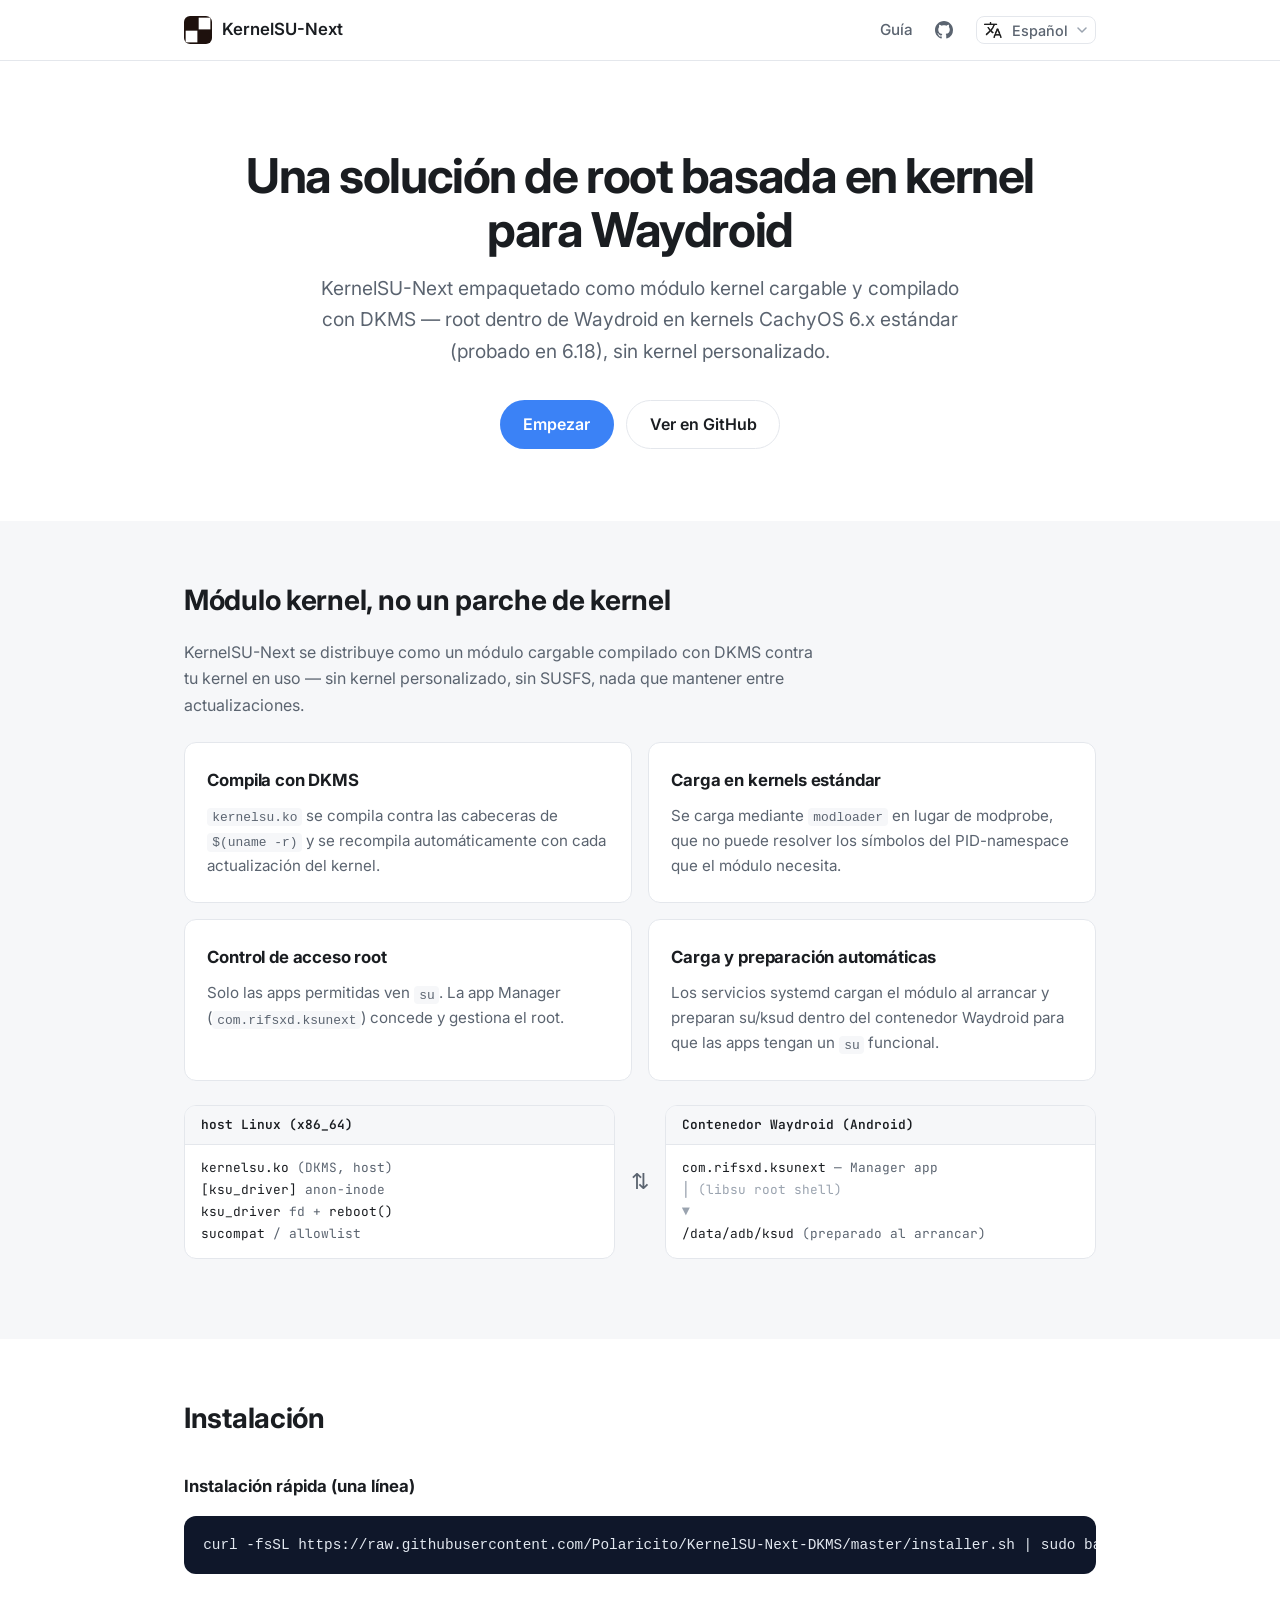
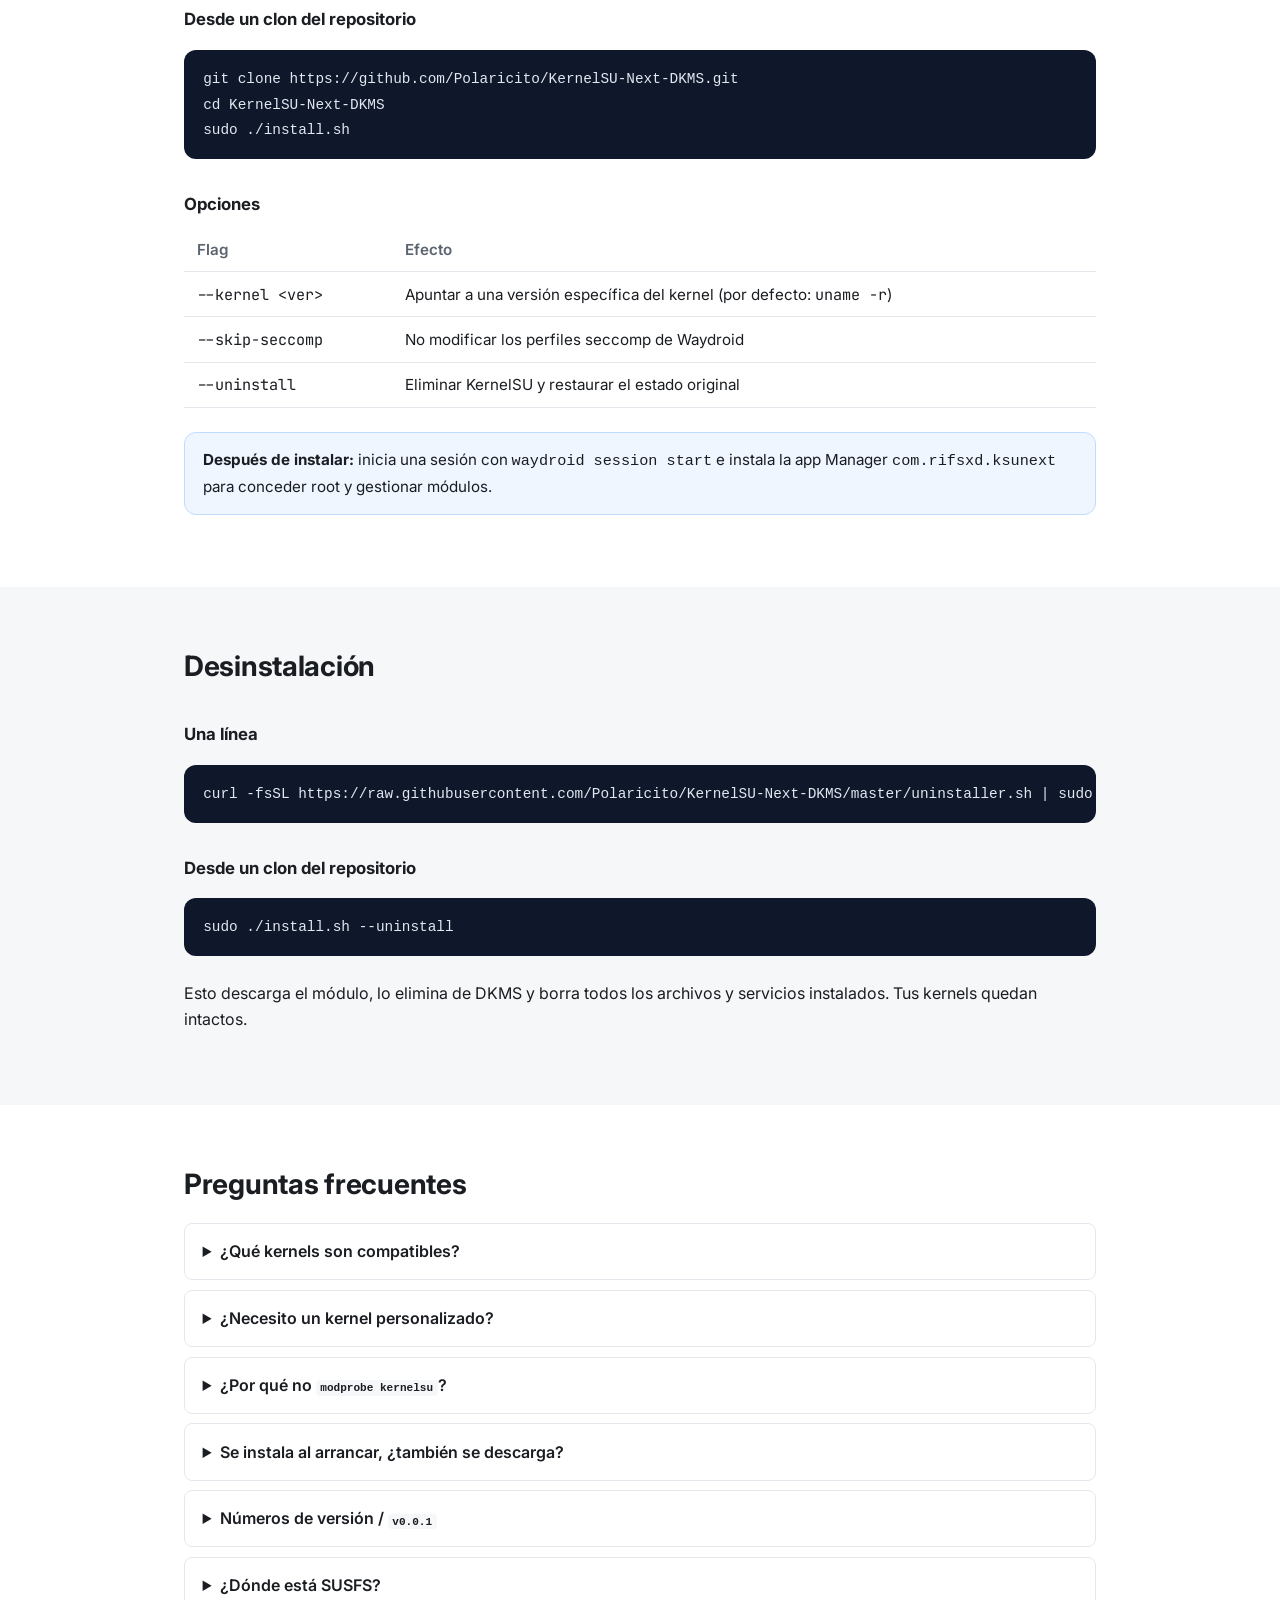
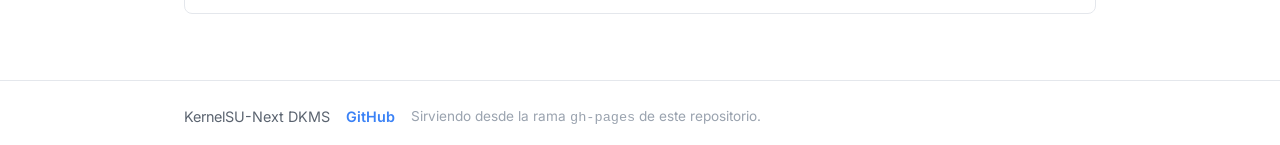
==== index.es.html @ a5111679 "site: replace ascii diagram with css boxes" ====
<!DOCTYPE html>
<html lang="es">
<head>
<meta charset="UTF-8">
<meta name="viewport" content="width=device-width, initial-scale=1.0">
<title>KernelSU-Next DKMS — Una solución de root basada en kernel para Waydroid</title>
<meta name="description" content="KernelSU-Next como módulo kernel cargable (DKMS) para ejecutar root dentro de Waydroid en CachyOS y otros hosts Linux x86_64.">
<link rel="icon" type="image/png" href="logo.png">
<link rel="apple-touch-icon" href="logo.png">
<link rel="stylesheet" href="style.css?v=5">
<link rel="preconnect" href="https://fonts.googleapis.com">
<link rel="preconnect" href="https://fonts.gstatic.com" crossorigin>
<link href="https://fonts.googleapis.com/css2?family=Inter:wght@400;500;600;700&family=JetBrains+Mono:wght@400;600&display=swap" rel="stylesheet">
</head>
<body>

<header>
  <div class="wrap header-inner">
    <a class="brand" href="#top">
      <img class="logo" src="logo.png" alt="KernelSU">
      <span class="brand-name">KernelSU-Next</span>
    </a>
    <nav>
      <a href="#install">Guía</a>
      <a href="https://github.com/Polaricito/KernelSU-Next-DKMS" aria-label="GitHub">
        <svg class="gh-icon" viewBox="0 0 16 16" width="18" height="18" fill="currentColor" aria-hidden="true">
          <path d="M8 0C3.58 0 0 3.58 0 8c0 3.54 2.29 6.53 5.47 7.59.4.07.55-.17.55-.38 0-.19-.01-.82-.01-1.49-2.01.37-2.53-.49-2.69-.94-.09-.23-.48-.94-.82-1.13-.28-.15-.68-.52-.01-.53.63-.01 1.08.58 1.23.82.72 1.21 1.87.87 2.33.66.07-.52.28-.87.51-1.07-1.78-.2-3.64-.89-3.64-3.95 0-.87.31-1.59.82-2.15-.08-.2-.36-1.02.08-2.12 0 0 .67-.21 2.2.82.64-.18 1.32-.27 2-.27s1.36.09 2 .27c1.53-1.04 2.2-.82 2.2-.82.44 1.1.16 1.92.08 2.12.51.56.82 1.27.82 2.15 0 3.07-1.87 3.75-3.65 3.95.29.25.54.73.54 1.48 0 1.07-.01 1.93-.01 2.2 0 .21.15.46.55.38A8.01 8.01 0 0 0 16 8c0-4.42-3.58-8-8-8Z"/>
        </svg>
      </a>
      <span class="lang-wrap">
        <img class="lang-icon" src="translate.png" alt="" width="18" height="16">
        <select class="lang" onchange="location.href = this.value" aria-label="Idioma">
          <option value="index.html">English</option>
          <option value="index.es.html" selected>Español</option>
        </select>
      </span>
    </nav>
  </div>
</header>

<section id="top" class="hero">
  <div class="wrap hero-inner">
    <h1>Una solución de root basada en kernel para Waydroid</h1>
    <p class="lead">
      KernelSU-Next empaquetado como módulo kernel cargable y compilado con DKMS —
      root dentro de Waydroid en kernels CachyOS 6.x estándar (probado en 6.18), sin kernel personalizado.
    </p>
    <div class="cta">
      <a class="btn btn-primary" href="#install">Empezar</a>
      <a class="btn btn-secondary" href="https://github.com/Polaricito/KernelSU-Next-DKMS">Ver en GitHub</a>
    </div>
  </div>
</section>

<section id="how" class="section alt">
  <div class="wrap">
    <h2>Módulo kernel, no un parche de kernel</h2>
    <p class="section-intro">
      KernelSU-Next se distribuye como un módulo cargable compilado con DKMS contra tu
      kernel en uso — sin kernel personalizado, sin SUSFS, nada que mantener entre actualizaciones.
    </p>
    <div class="grid">
      <div class="card">
        <h3>Compila con DKMS</h3>
        <p><code>kernelsu.ko</code> se compila contra las cabeceras de <code>$(uname -r)</code> y se recompila automáticamente con cada actualización del kernel.</p>
      </div>
      <div class="card">
        <h3>Carga en kernels estándar</h3>
        <p>Se carga mediante <code>modloader</code> en lugar de modprobe, que no puede resolver los símbolos del PID-namespace que el módulo necesita.</p>
      </div>
      <div class="card">
        <h3>Control de acceso root</h3>
        <p>Solo las apps permitidas ven <code>su</code>. La app Manager (<code>com.rifsxd.ksunext</code>) concede y gestiona el root.</p>
      </div>
      <div class="card">
        <h3>Carga y preparación automáticas</h3>
        <p>Los servicios systemd cargan el módulo al arrancar y preparan su/ksud dentro del contenedor Waydroid para que las apps tengan un <code>su</code> funcional.</p>
      </div>
    </div>

    <div class="diagram">
      <div class="dbox">
        <div class="dbox-title">host Linux (x86_64)</div>
        <ul class="dbox-list">
          <li><code>kernelsu.ko</code> (DKMS, host)</li>
          <li><code>[ksu_driver]</code> anon-inode</li>
          <li><code>ksu_driver</code> fd + <code>reboot()</code></li>
          <li><code>sucompat</code> / allowlist</li>
        </ul>
      </div>
      <div class="diagram-arrow">⇅</div>
      <div class="dbox">
        <div class="dbox-title">Contenedor Waydroid (Android)</div>
        <ul class="dbox-list">
          <li><code>com.rifsxd.ksunext</code> &mdash; Manager app</li>
          <li><span class="tree">&#9474; (libsu root shell)</span></li>
          <li><span class="tree">&#9660;</span></li>
          <li><code>/data/adb/ksud</code> (preparado al arrancar)</li>
        </ul>
      </div>
    </div>
  </div>
</section>

<section id="install" class="section">
  <div class="wrap">
    <h2>Instalación</h2>

    <h3 class="sub">Instalación rápida (una línea)</h3>
    <pre class="code"><code>curl -fsSL https://raw.githubusercontent.com/Polaricito/KernelSU-Next-DKMS/master/installer.sh | sudo bash</code></pre>

    <h3 class="sub">Desde un clon del repositorio</h3>
    <pre class="code"><code>git clone https://github.com/Polaricito/KernelSU-Next-DKMS.git
cd KernelSU-Next-DKMS
sudo ./install.sh</code></pre>

    <h3 class="sub">Opciones</h3>
    <table>
      <tr><th>Flag</th><th>Efecto</th></tr>
      <tr><td><code>--kernel &lt;ver&gt;</code></td><td>Apuntar a una versión específica del kernel (por defecto: <code>uname -r</code>)</td></tr>
      <tr><td><code>--skip-seccomp</code></td><td>No modificar los perfiles seccomp de Waydroid</td></tr>
      <tr><td><code>--uninstall</code></td><td>Eliminar KernelSU y restaurar el estado original</td></tr>
    </table>

    <div class="note">
      <strong>Después de instalar:</strong> inicia una sesión con <code>waydroid session start</code> e instala la
      app Manager <code>com.rifsxd.ksunext</code> para conceder root y gestionar módulos.
    </div>
  </div>
</section>

<section id="uninstall" class="section alt">
  <div class="wrap">
    <h2>Desinstalación</h2>

    <h3 class="sub">Una línea</h3>
    <pre class="code"><code>curl -fsSL https://raw.githubusercontent.com/Polaricito/KernelSU-Next-DKMS/master/uninstaller.sh | sudo bash</code></pre>

    <h3 class="sub">Desde un clon del repositorio</h3>
    <pre class="code"><code>sudo ./install.sh --uninstall</code></pre>

    <p>Esto descarga el módulo, lo elimina de DKMS y borra todos los archivos y servicios instalados. Tus kernels quedan intactos.</p>
  </div>
</section>

<section id="faq" class="section">
  <div class="wrap">
    <h2>Preguntas frecuentes</h2>

    <details>
      <summary>¿Qué kernels son compatibles?</summary>
      <p>Solo 6.x. KernelSU-Next upstream lista 6.6 como el kernel máximo soportado oficialmente, pero esta compilación DKMS está probada en versiones 6.x más nuevas (6.18), así que el límite no se aplica aquí.</p>
    </details>

    <details>
      <summary>¿Necesito un kernel personalizado?</summary>
      <p>No. Se compila como módulo contra tu kernel estándar (CachyOS stable o LTS funcionan bien).</p>
    </details>

    <details>
      <summary>¿Por qué no <code>modprobe kernelsu</code>?</summary>
      <p>modprobe falla con <code>Unknown symbol change_pid</code>, porque el módulo necesita símbolos de espacios de nombres PID que modprobe no puede resolver fuera de Android. <code>load-kernelsu</code> usa <code>modloader</code> y lo resuelve.</p>
    </details>

    <details>
      <summary>Se instala al arrancar, ¿también se descarga?</summary>
      <p><code>kernelsu-autload.service</code> carga el módulo al arrancar. Desinstalar elimina el servicio para que deje de cargarse automáticamente.</p>
    </details>

    <details>
      <summary>Números de versión / <code>v0.0.1</code></summary>
      <p>El módulo informa <code>KSU_VERSION = 30000 + commits</code>. Si el Manager muestra una versión muy baja, asegúrate de que DKMS recibió <code>KSU_GIT_VERSION</code> y <code>KSU_GIT_TAG</code> (el instalador lo hace automáticamente).</p>
    </details>

    <details>
      <summary>¿Dónde está SUSFS?</summary>
      <p>Eliminado. Esto es KernelSU-Next deliberadamente vanilla para un root estable y simple en kernels sin parchear.</p>
    </details>
  </div>
</section>

<footer>
  <div class="wrap">
    <span>KernelSU-Next DKMS</span>
    <a href="https://github.com/Polaricito/KernelSU-Next-DKMS">GitHub</a>
    <span class="dim">Sirviendo desde la rama <code>gh-pages</code> de este repositorio.</span>
  </div>
</footer>

</body>
</html>
---- style.css ----
:root {
  --bg: #ffffff;
  --bg-alt: #f6f7f9;
  --text: #1a1d21;
  --muted: #5b6470;
  --accent: #3b82f6;
  --accent-dark: #2563eb;
  --accent-soft: #eff6ff;
  --accent-border: #bfdbfe;
  --code-bg: #0f172a;
  --code-fg: #e2e8f0;
  --border: #e4e7ec;
  --dim: #9aa3af;
  --header-bg: rgba(255, 255, 255, 0.85);
  --radius: 12px;
  --mono: "JetBrains Mono", ui-monospace, SFMono-Regular, Menlo, monospace;
  --sans: "Inter", -apple-system, BlinkMacSystemFont, "Segoe UI", Roboto, sans-serif;
}

@media (prefers-color-scheme: dark) {
  :root {
    --bg: #0d1117;
    --bg-alt: #161b22;
    --text: #e6edf3;
    --muted: #9aa3af;
    --accent: #58a6ff;
    --accent-dark: #388bfd;
    --accent-soft: #11273f;
    --accent-border: #1f4d78;
    --code-bg: #010409;
    --code-fg: #c9d1d9;
    --border: #30363d;
    --dim: #6e7681;
    --header-bg: rgba(13, 17, 23, 0.85);
  }
}

* { box-sizing: border-box; }

html { scroll-behavior: smooth; }

body {
  margin: 0;
  font-family: var(--sans);
  color: var(--text);
  line-height: 1.65;
  background: var(--bg);
}

.wrap { max-width: 960px; margin: 0 auto; padding: 0 1.5rem; }

/* Header */
header {
  position: sticky;
  top: 0;
  z-index: 10;
  background: var(--header-bg);
  backdrop-filter: saturate(180%) blur(10px);
  border-bottom: 1px solid var(--border);
}
.header-inner {
  display: flex;
  align-items: center;
  justify-content: space-between;
  height: 60px;
}
.brand {
  display: flex;
  align-items: center;
  gap: 0.6rem;
  text-decoration: none;
  color: var(--text);
  font-weight: 600;
  font-size: 1.05rem;
}
.logo {
  width: 28px;
  height: 28px;
  border-radius: 6px;
  display: block;
}
nav { display: flex; align-items: center; gap: 1.4rem; }
nav a {
  text-decoration: none;
  color: var(--muted);
  font-size: 0.95rem;
  font-weight: 500;
  display: inline-flex;
  align-items: center;
}
nav a:hover { color: var(--accent); }
.gh-icon { display: block; }
.lang {
  appearance: none;
  -webkit-appearance: none;
  font-family: var(--sans);
  font-size: 0.9rem;
  font-weight: 500;
  color: var(--muted);
  background: var(--bg);
  border: 1px solid var(--border);
  border-radius: 8px;
  padding: 0.3rem 1.7rem 0.3rem 2.2rem;
  cursor: pointer;
  background-image: url("data:image/svg+xml,%3Csvg xmlns='http://www.w3.org/2000/svg' width='10' height='6' viewBox='0 0 10 6'%3E%3Cpath d='M1 1l4 4 4-4' stroke='%239aa3af' stroke-width='1.5' fill='none' stroke-linecap='round' stroke-linejoin='round'/%3E%3C/svg%3E");
  background-repeat: no-repeat;
  background-position: right 0.5rem center;
}
.lang:hover { border-color: var(--accent); color: var(--accent); }
.lang-wrap { position: relative; display: inline-block; }
.lang-icon {
  position: absolute;
  left: 0.55rem;
  top: 50%;
  transform: translateY(-50%);
  width: 18px;
  height: 16px;
  pointer-events: none;
}
@media (prefers-color-scheme: dark) {
  .lang-icon { filter: invert(1); }
}

/* Sections */
section { padding: 3.5rem 0; }
section.alt { background: var(--bg-alt); }

h1 {
  font-size: 2.5rem;
  line-height: 1.15;
  margin: 0 0 1rem;
  letter-spacing: -0.02em;
}
h2 {
  font-size: 1.75rem;
  margin: 0 0 1rem;
  letter-spacing: -0.01em;
}
h3.sub { margin: 2rem 0 0.5rem; font-size: 1.05rem; }

.lead { font-size: 1.2rem; color: var(--muted); max-width: 640px; }

.hero { padding: 5.5rem 0 4.5rem; }
.hero-inner { text-align: center; }
.hero h1 {
  max-width: 820px;
  margin: 0 auto 1rem;
  font-size: 3rem;
  line-height: 1.12;
  letter-spacing: -0.03em;
}
.lead {
  font-size: 1.2rem;
  color: var(--muted);
  max-width: 640px;
  margin: 0 auto;
}
.cta {
  display: flex;
  gap: 0.8rem;
  justify-content: center;
  margin: 2rem auto 0;
  flex-wrap: wrap;
}
.btn {
  display: inline-flex;
  align-items: center;
  justify-content: center;
  text-decoration: none;
  font-weight: 600;
  font-size: 1rem;
  padding: 0.65rem 1.4rem;
  border: 1px solid transparent;
  border-radius: 999px;
  transition: background 0.15s ease, color 0.15s ease, border-color 0.15s ease;
}
.btn-primary {
  background: var(--accent);
  color: #fff;
}
.btn-primary:hover { background: var(--accent-dark); }
.btn-secondary {
  background: var(--bg);
  color: var(--text);
  border-color: var(--border);
}
.btn-secondary:hover { border-color: var(--accent); color: var(--accent); }

.section-intro {
  color: var(--muted);
  max-width: 640px;
  margin: 0 0 1.5rem;
}

/* Code blocks */
.code {
  background: var(--code-bg);
  color: var(--code-fg);
  font-family: var(--mono);
  font-size: 0.9rem;
  padding: 1rem 1.2rem;
  border-radius: var(--radius);
  overflow-x: auto;
  margin: 1rem 0 1.5rem;
}
.code code { white-space: pre; }

/* Diagram (host box + container box) */
.diagram {
  display: flex;
  align-items: center;
  gap: 1rem;
  margin: 1.5rem 0;
}
.dbox {
  flex: 1 1 0;
  min-width: 0;
  background: var(--bg);
  border: 1px solid var(--border);
  border-radius: var(--radius);
  overflow: hidden;
  color: var(--text);
}
.dbox-title {
  margin: 0;
  padding: 0.55rem 1rem;
  background: var(--bg-alt);
  border-bottom: 1px solid var(--border);
  font-family: var(--mono);
  font-size: 0.8rem;
  font-weight: 600;
}
.dbox-list {
  margin: 0;
  padding: 0.75rem 1rem;
  list-style: none;
  font-family: var(--mono);
  font-size: 0.8rem;
  line-height: 1.6;
}
.dbox-list li { padding: 0.05rem 0; color: var(--muted); }
.dbox-list li code { font-family: var(--mono); color: var(--text); }
.tree { color: var(--dim); }
.diagram-arrow {
  flex: 0 0 auto;
  font-size: 1.4rem;
  color: var(--muted);
  text-align: center;
}

/* Grid / cards */
.grid {
  display: grid;
  grid-template-columns: repeat(2, 1fr);
  gap: 1rem;
  margin: 1.5rem 0;
}
.card {
  background: var(--bg);
  border: 1px solid var(--border);
  border-radius: var(--radius);
  padding: 1.5rem 1.4rem;
}
.card h3 { margin: 0 0 0.5rem; font-size: 1.05rem; letter-spacing: -0.01em; }
.card p { margin: 0; font-size: 0.95rem; color: var(--muted); }
.card code { background: var(--bg-alt); padding: 0.1rem 0.3rem; border-radius: 4px; font-size: 0.85em; }

/* Table */
table {
  width: 100%;
  border-collapse: collapse;
  margin: 0.5rem 0 1.5rem;
  font-size: 0.95rem;
}
th, td { text-align: left; padding: 0.6rem 0.8rem; border-bottom: 1px solid var(--border); }
th { color: var(--muted); font-weight: 600; }
td code, .code { font-family: var(--mono); }

/* Note */
.note {
  background: var(--accent-soft);
  border: 1px solid var(--accent-border);
  border-radius: var(--radius);
  padding: 0.9rem 1.1rem;
  font-size: 0.95rem;
  margin: 1rem 0;
}

/* Details / FAQ */
details {
  border: 1px solid var(--border);
  border-radius: calc(var(--radius) - 4px);
  padding: 0.9rem 1.1rem;
  margin: 0.6rem 0;
  background: var(--bg);
}
summary { cursor: pointer; font-weight: 600; }
details p { margin: 0.75rem 0 0; color: var(--muted); }
details code { background: var(--bg-alt); padding: 0.1rem 0.3rem; border-radius: 4px; font-size: 0.85em; }

/* Footer */
footer {
  border-top: 1px solid var(--border);
  padding: 1.5rem 0;
  color: var(--muted);
  font-size: 0.9rem;
}
footer .wrap { display: flex; gap: 1rem; align-items: center; flex-wrap: wrap; }
footer a { color: var(--accent); text-decoration: none; font-weight: 600; }
.dim { font-size: 0.85rem; color: var(--dim); }

/* Mobile */
@media (max-width: 640px) {
  .brand-name { display: none; }
  .hero { padding: 3.5rem 0; }
  .hero h1 { font-size: 2.2rem; }
  .lead { font-size: 1.05rem; }
  nav { gap: 1rem; }
  nav a { font-size: 0.9rem; }
  .lang { font-size: 0.85rem; }
  .diagram { flex-direction: column; align-items: stretch; }
  .dbox { flex: none; }
  .diagram-arrow { transform: rotate(90deg); }
  .grid { grid-template-columns: 1fr; }
}
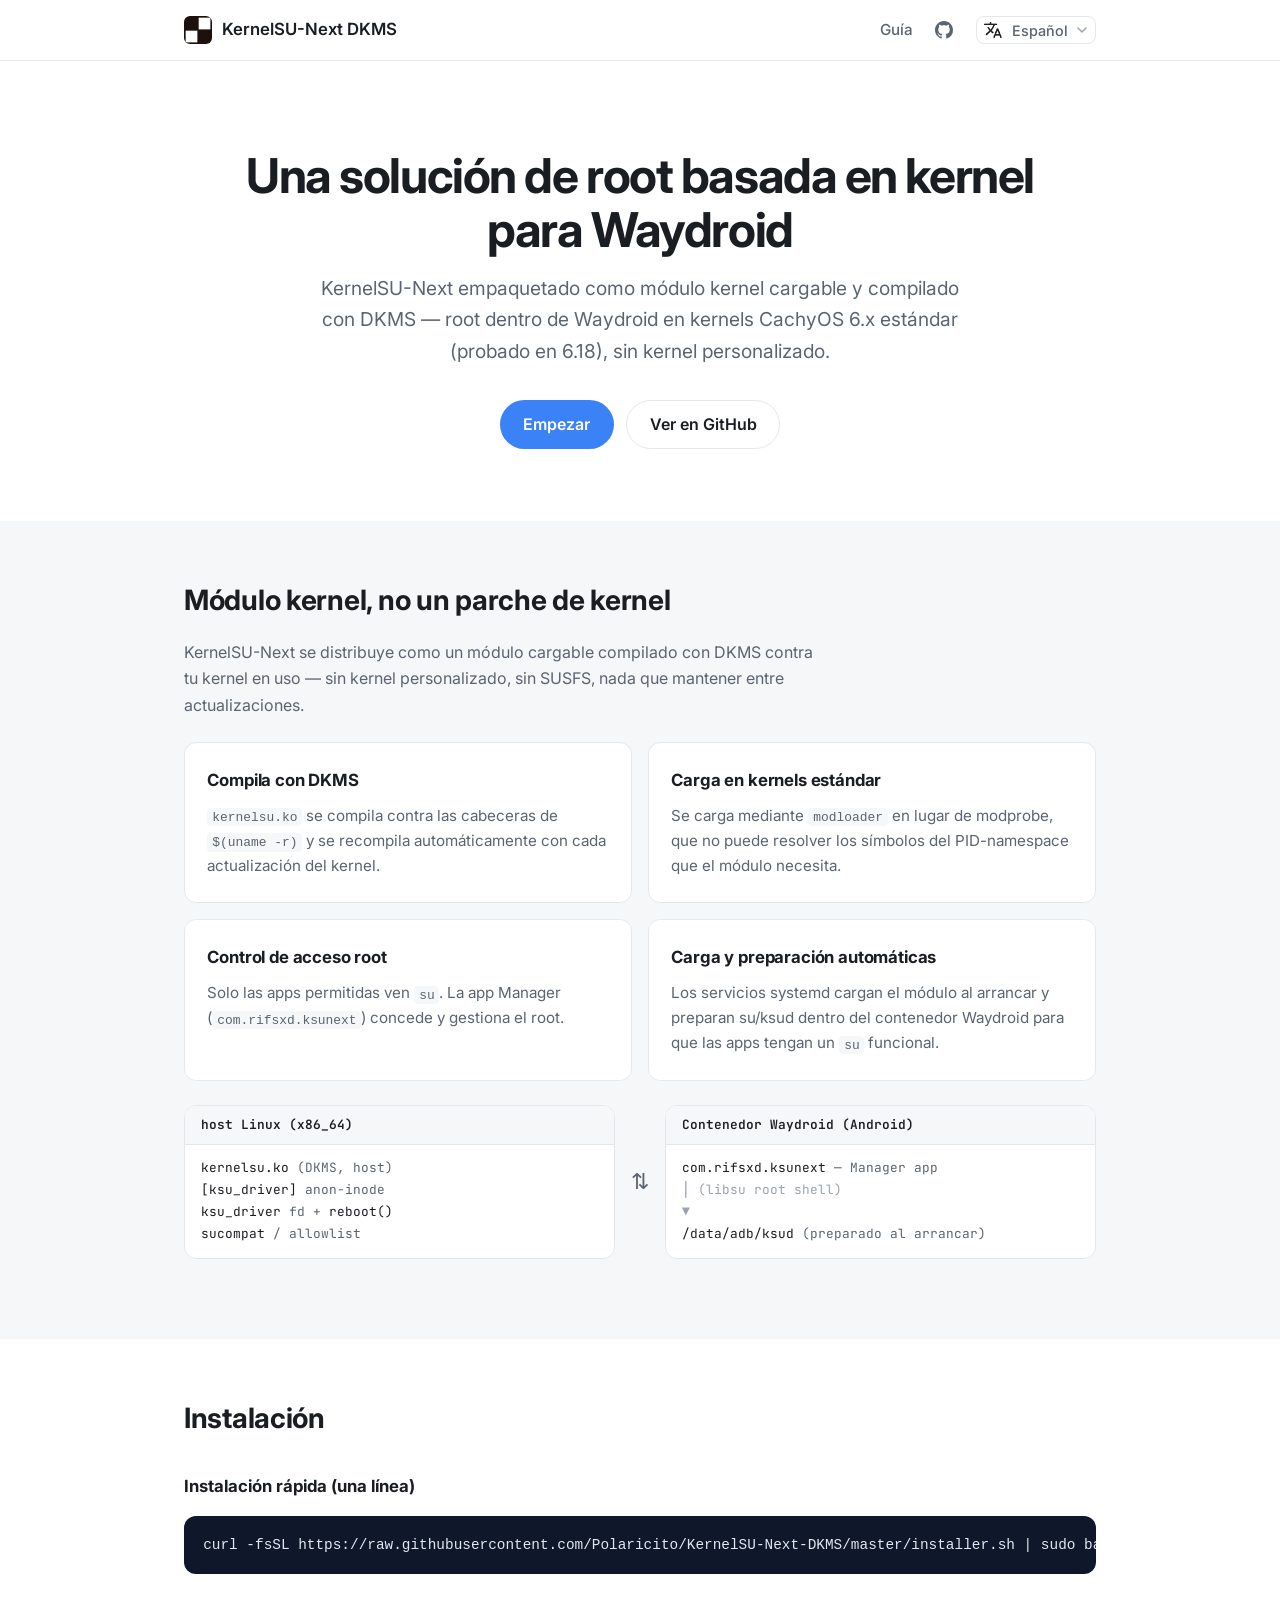
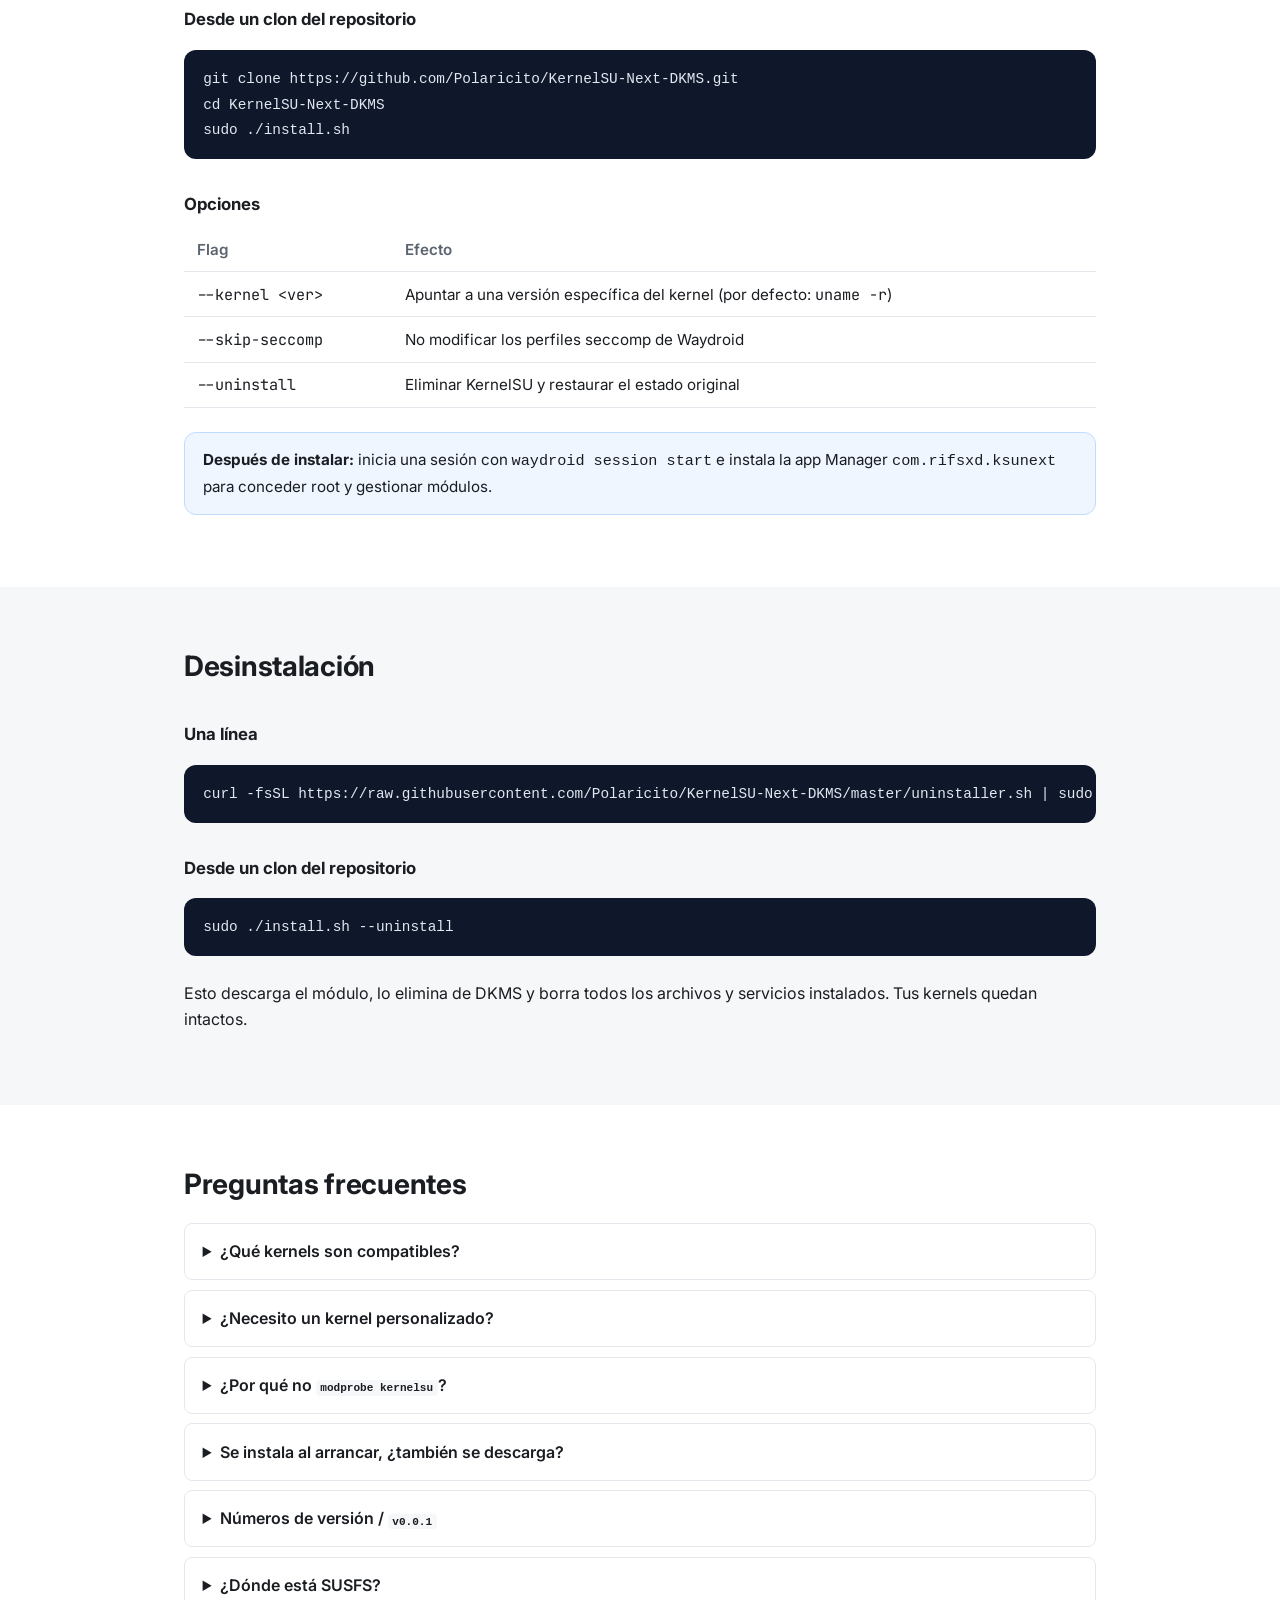
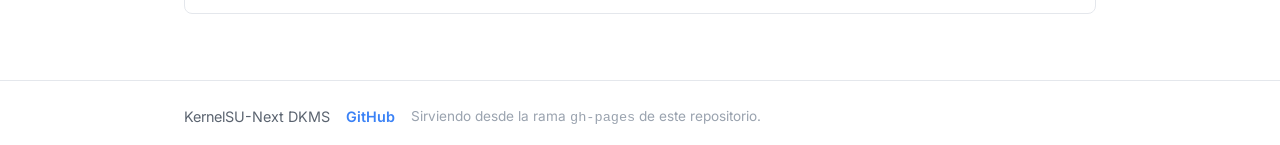
==== commit 405d14a9: "Update brand name to include 'DKMS'" ====
--- a/index.es.html
+++ b/index.es.html
@@ -18,7 +18,7 @@
   <div class="wrap header-inner">
     <a class="brand" href="#top">
       <img class="logo" src="logo.png" alt="KernelSU">
-      <span class="brand-name">KernelSU-Next</span>
+      <span class="brand-name">KernelSU-Next DKMS</span>
     </a>
     <nav>
       <a href="#install">Guía</a>
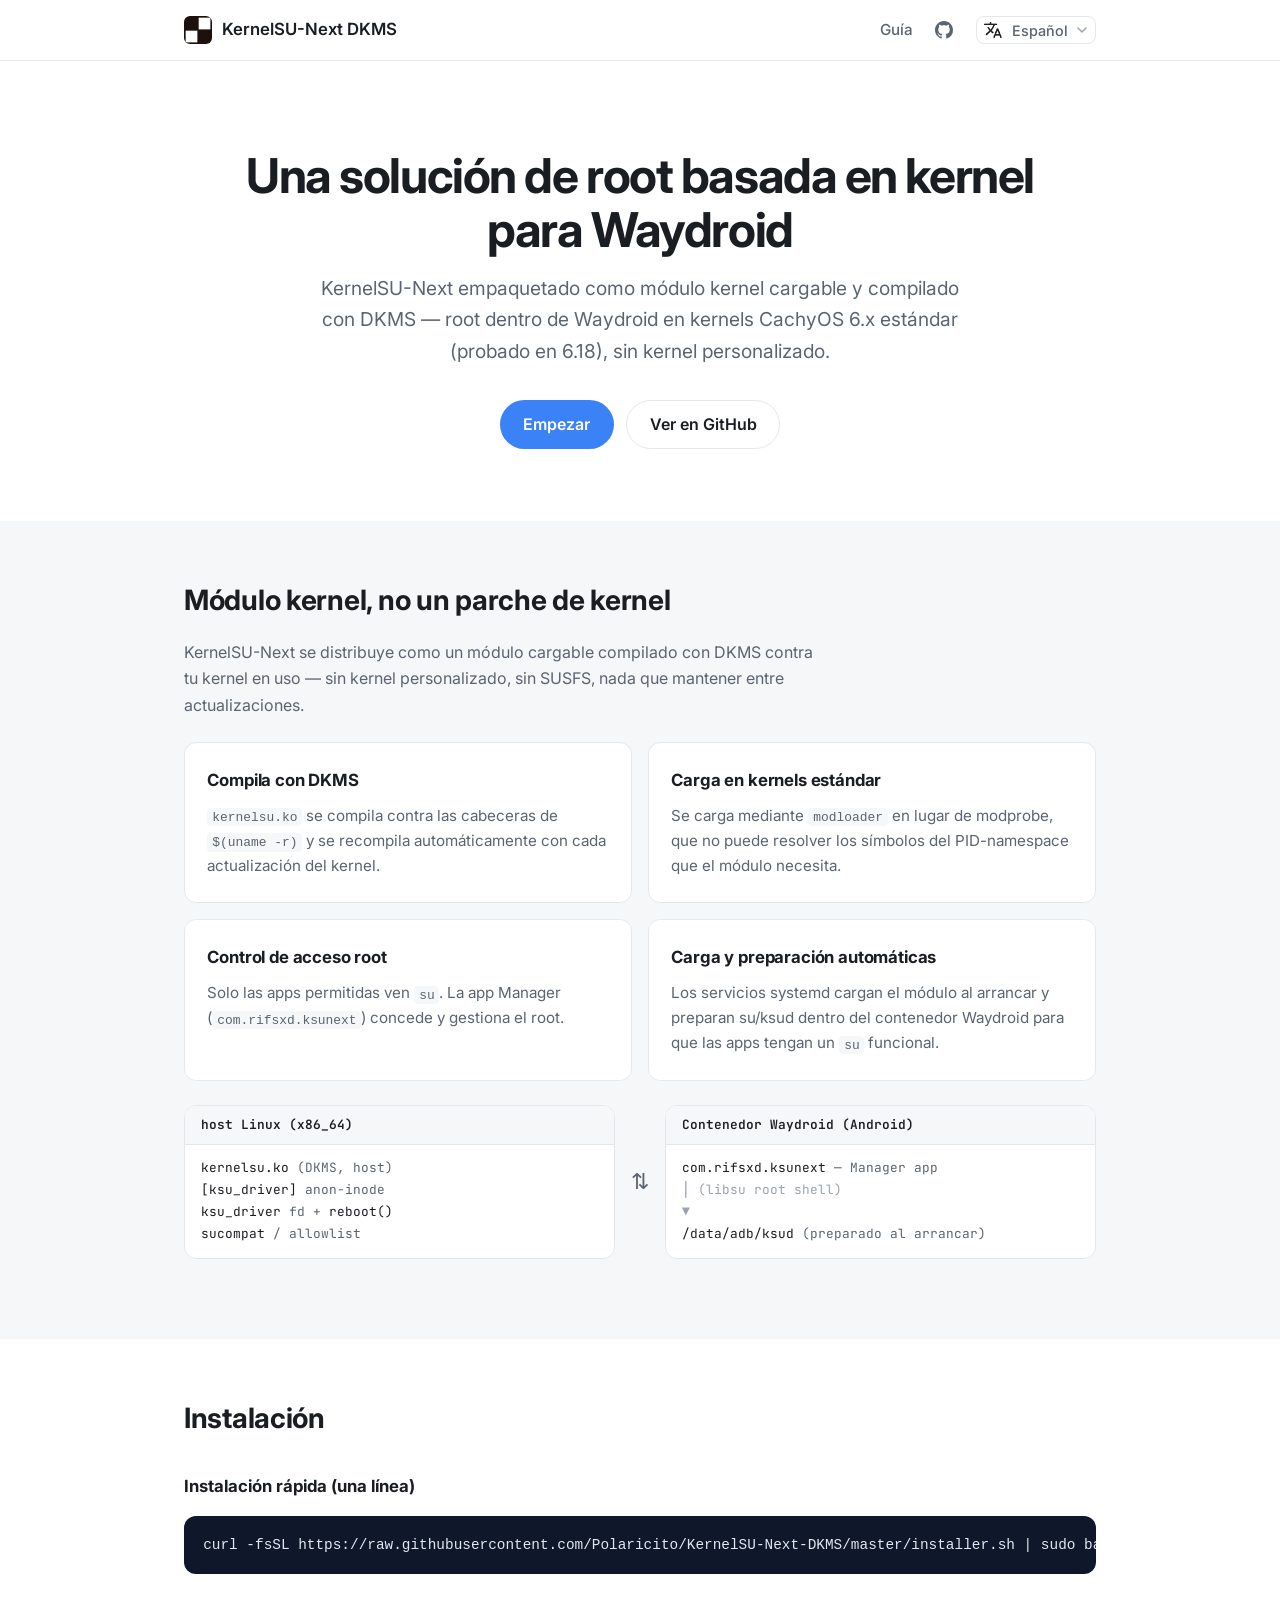
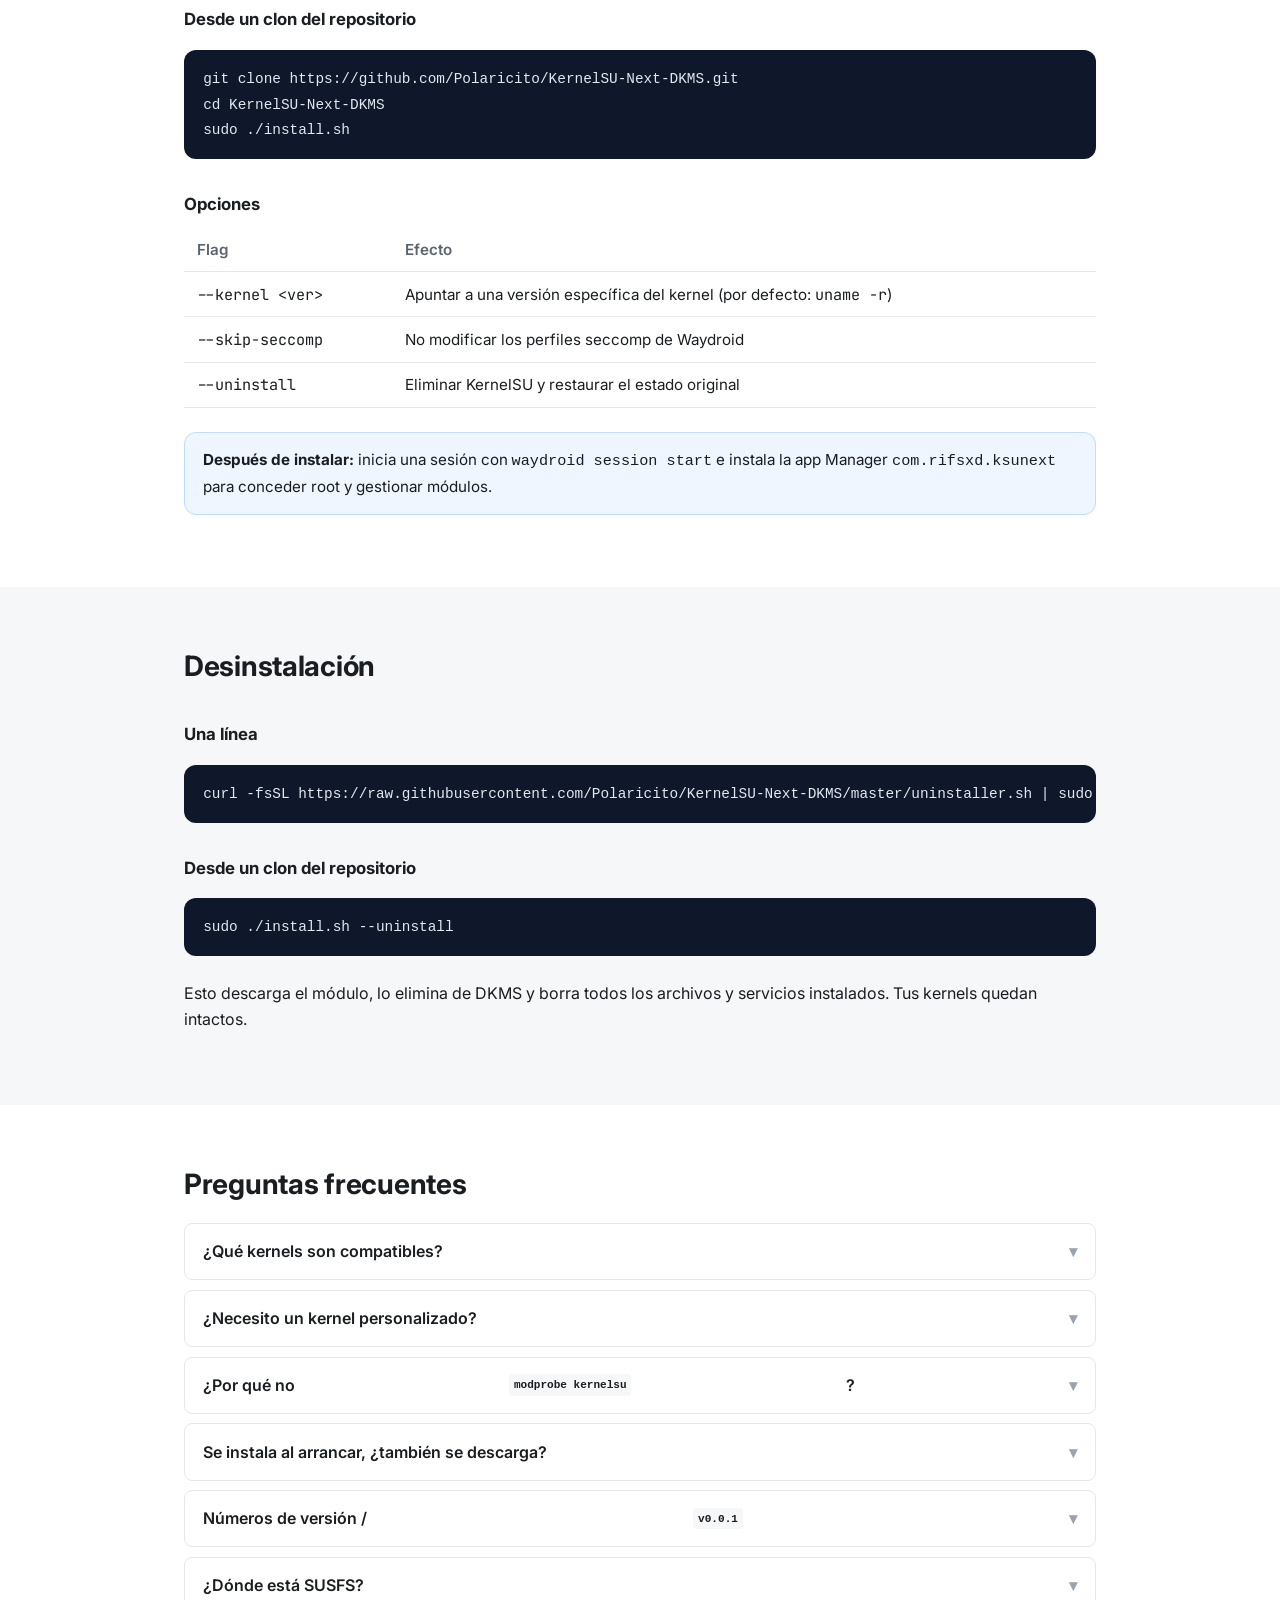
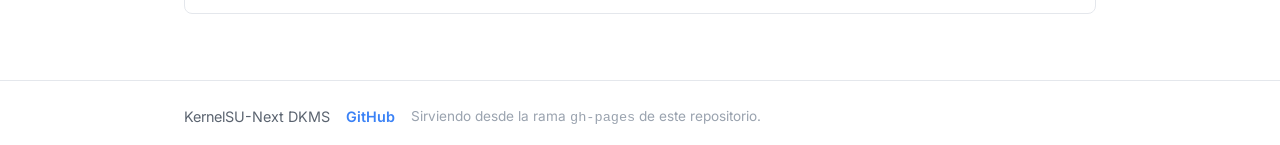
==== commit 85fa1e55: "site: add scroll reveal and hover animations" ====
--- a/index.es.html
+++ b/index.es.html
@@ -7,7 +7,7 @@
 <meta name="description" content="KernelSU-Next como módulo kernel cargable (DKMS) para ejecutar root dentro de Waydroid en CachyOS y otros hosts Linux x86_64.">
 <link rel="icon" type="image/png" href="logo.png">
 <link rel="apple-touch-icon" href="logo.png">
-<link rel="stylesheet" href="style.css?v=5">
+<link rel="stylesheet" href="style.css?v=6">
 <link rel="preconnect" href="https://fonts.googleapis.com">
 <link rel="preconnect" href="https://fonts.gstatic.com" crossorigin>
 <link href="https://fonts.googleapis.com/css2?family=Inter:wght@400;500;600;700&family=JetBrains+Mono:wght@400;600&display=swap" rel="stylesheet">
@@ -60,19 +60,19 @@
       kernel en uso — sin kernel personalizado, sin SUSFS, nada que mantener entre actualizaciones.
     </p>
     <div class="grid">
-      <div class="card">
+      <div class="card reveal">
         <h3>Compila con DKMS</h3>
         <p><code>kernelsu.ko</code> se compila contra las cabeceras de <code>$(uname -r)</code> y se recompila automáticamente con cada actualización del kernel.</p>
       </div>
-      <div class="card">
+      <div class="card reveal">
         <h3>Carga en kernels estándar</h3>
         <p>Se carga mediante <code>modloader</code> en lugar de modprobe, que no puede resolver los símbolos del PID-namespace que el módulo necesita.</p>
       </div>
-      <div class="card">
+      <div class="card reveal">
         <h3>Control de acceso root</h3>
         <p>Solo las apps permitidas ven <code>su</code>. La app Manager (<code>com.rifsxd.ksunext</code>) concede y gestiona el root.</p>
       </div>
-      <div class="card">
+      <div class="card reveal">
         <h3>Carga y preparación automáticas</h3>
         <p>Los servicios systemd cargan el módulo al arrancar y preparan su/ksud dentro del contenedor Waydroid para que las apps tengan un <code>su</code> funcional.</p>
       </div>
@@ -147,32 +147,32 @@
   <div class="wrap">
     <h2>Preguntas frecuentes</h2>
 
-    <details>
+    <details class="reveal">
       <summary>¿Qué kernels son compatibles?</summary>
       <p>Solo 6.x. KernelSU-Next upstream lista 6.6 como el kernel máximo soportado oficialmente, pero esta compilación DKMS está probada en versiones 6.x más nuevas (6.18), así que el límite no se aplica aquí.</p>
     </details>
 
-    <details>
+    <details class="reveal">
       <summary>¿Necesito un kernel personalizado?</summary>
       <p>No. Se compila como módulo contra tu kernel estándar (CachyOS stable o LTS funcionan bien).</p>
     </details>
 
-    <details>
+    <details class="reveal">
       <summary>¿Por qué no <code>modprobe kernelsu</code>?</summary>
       <p>modprobe falla con <code>Unknown symbol change_pid</code>, porque el módulo necesita símbolos de espacios de nombres PID que modprobe no puede resolver fuera de Android. <code>load-kernelsu</code> usa <code>modloader</code> y lo resuelve.</p>
     </details>
 
-    <details>
+    <details class="reveal">
       <summary>Se instala al arrancar, ¿también se descarga?</summary>
       <p><code>kernelsu-autload.service</code> carga el módulo al arrancar. Desinstalar elimina el servicio para que deje de cargarse automáticamente.</p>
     </details>
 
-    <details>
+    <details class="reveal">
       <summary>Números de versión / <code>v0.0.1</code></summary>
       <p>El módulo informa <code>KSU_VERSION = 30000 + commits</code>. Si el Manager muestra una versión muy baja, asegúrate de que DKMS recibió <code>KSU_GIT_VERSION</code> y <code>KSU_GIT_TAG</code> (el instalador lo hace automáticamente).</p>
     </details>
 
-    <details>
+    <details class="reveal">
       <summary>¿Dónde está SUSFS?</summary>
       <p>Eliminado. Esto es KernelSU-Next deliberadamente vanilla para un root estable y simple en kernels sin parchear.</p>
     </details>
@@ -187,5 +187,25 @@
   </div>
 </footer>
 
+<script>
+(function () {
+  document.documentElement.classList.add('js');
+  var els = document.querySelectorAll('.reveal, .dbox-list li');
+  if (!('IntersectionObserver' in window)) {
+    Array.prototype.forEach.call(els, function (el) { el.classList.add('show'); });
+    return;
+  }
+  var io = new IntersectionObserver(function (entries) {
+    entries.forEach(function (entry) {
+      if (entry.isIntersecting) {
+        entry.target.classList.add('show');
+        io.unobserve(entry.target);
+      }
+    });
+  }, { threshold: 0.15 });
+  Array.prototype.forEach.call(els, function (el) { io.observe(el); });
+})();
+</script>
+
 </body>
 </html>
--- a/style.css
+++ b/style.css
@@ -260,6 +260,15 @@
   border: 1px solid var(--border);
   border-radius: var(--radius);
   padding: 1.5rem 1.4rem;
+  transition: transform 0.25s ease, border-color 0.25s ease, box-shadow 0.25s ease, opacity 0.5s ease;
+}
+.card:hover {
+  transform: translateY(-4px);
+  border-color: var(--accent);
+  box-shadow: 0 10px 24px rgba(0, 0, 0, 0.10);
+}
+@media (prefers-color-scheme: dark) {
+  .card:hover { box-shadow: 0 10px 24px rgba(0, 0, 0, 0.55); }
 }
 .card h3 { margin: 0 0 0.5rem; font-size: 1.05rem; letter-spacing: -0.01em; }
 .card p { margin: 0; font-size: 0.95rem; color: var(--muted); }
@@ -293,10 +302,34 @@
   padding: 0.9rem 1.1rem;
   margin: 0.6rem 0;
   background: var(--bg);
-}
-summary { cursor: pointer; font-weight: 600; }
+  transition: border-color 0.25s ease, box-shadow 0.25s ease, opacity 0.5s ease, transform 0.5s ease;
+}
+details:hover { border-color: var(--accent); box-shadow: 0 4px 16px rgba(0, 0, 0, 0.08); }
+details[open] { border-color: var(--accent-border); }
+summary {
+  cursor: pointer;
+  font-weight: 600;
+  color: var(--text);
+  display: flex;
+  justify-content: space-between;
+  align-items: center;
+  gap: 1rem;
+}
+summary::-webkit-details-marker { display: none; }
+summary::after {
+  content: "\25BE";
+  flex: 0 0 auto;
+  color: var(--dim);
+  transition: transform 0.25s ease;
+}
+details[open] summary::after { transform: rotate(180deg); }
+details[open] p { animation: fadeUp 0.35s ease; }
 details p { margin: 0.75rem 0 0; color: var(--muted); }
 details code { background: var(--bg-alt); padding: 0.1rem 0.3rem; border-radius: 4px; font-size: 0.85em; }
+@keyframes fadeUp {
+  from { opacity: 0; transform: translateY(6px); }
+  to { opacity: 1; transform: none; }
+}
 
 /* Footer */
 footer {
@@ -308,6 +341,39 @@
 footer .wrap { display: flex; gap: 1rem; align-items: center; flex-wrap: wrap; }
 footer a { color: var(--accent); text-decoration: none; font-weight: 600; }
 .dim { font-size: 0.85rem; color: var(--dim); }
+
+/* Scroll reveal */
+.js .reveal {
+  opacity: 0;
+  transform: translateY(18px);
+  transition: opacity 0.5s ease, transform 0.5s ease, border-color 0.25s ease, box-shadow 0.25s ease;
+}
+.js .dbox-list li {
+  opacity: 0;
+  transform: translateX(-10px);
+  transition: opacity 0.5s ease, transform 0.5s ease;
+}
+.js .reveal.show,
+.js .dbox-list li.show {
+  opacity: 1;
+  transform: none;
+}
+.js .grid .card:nth-child(2),
+.js .dbox-list li:nth-child(2) { transition-delay: 0.08s; }
+.js .grid .card:nth-child(3),
+.js .dbox-list li:nth-child(3) { transition-delay: 0.16s; }
+.js .grid .card:nth-child(4),
+.js .dbox-list li:nth-child(4) { transition-delay: 0.24s; }
+.js .reveal.show,
+.js .dbox-list li.show { transition-delay: 0s; }
+@media (prefers-reduced-motion: reduce) {
+  .js .reveal,
+  .js .dbox-list li {
+    opacity: 1;
+    transform: none;
+    transition: none;
+  }
+}
 
 /* Mobile */
 @media (max-width: 640px) {
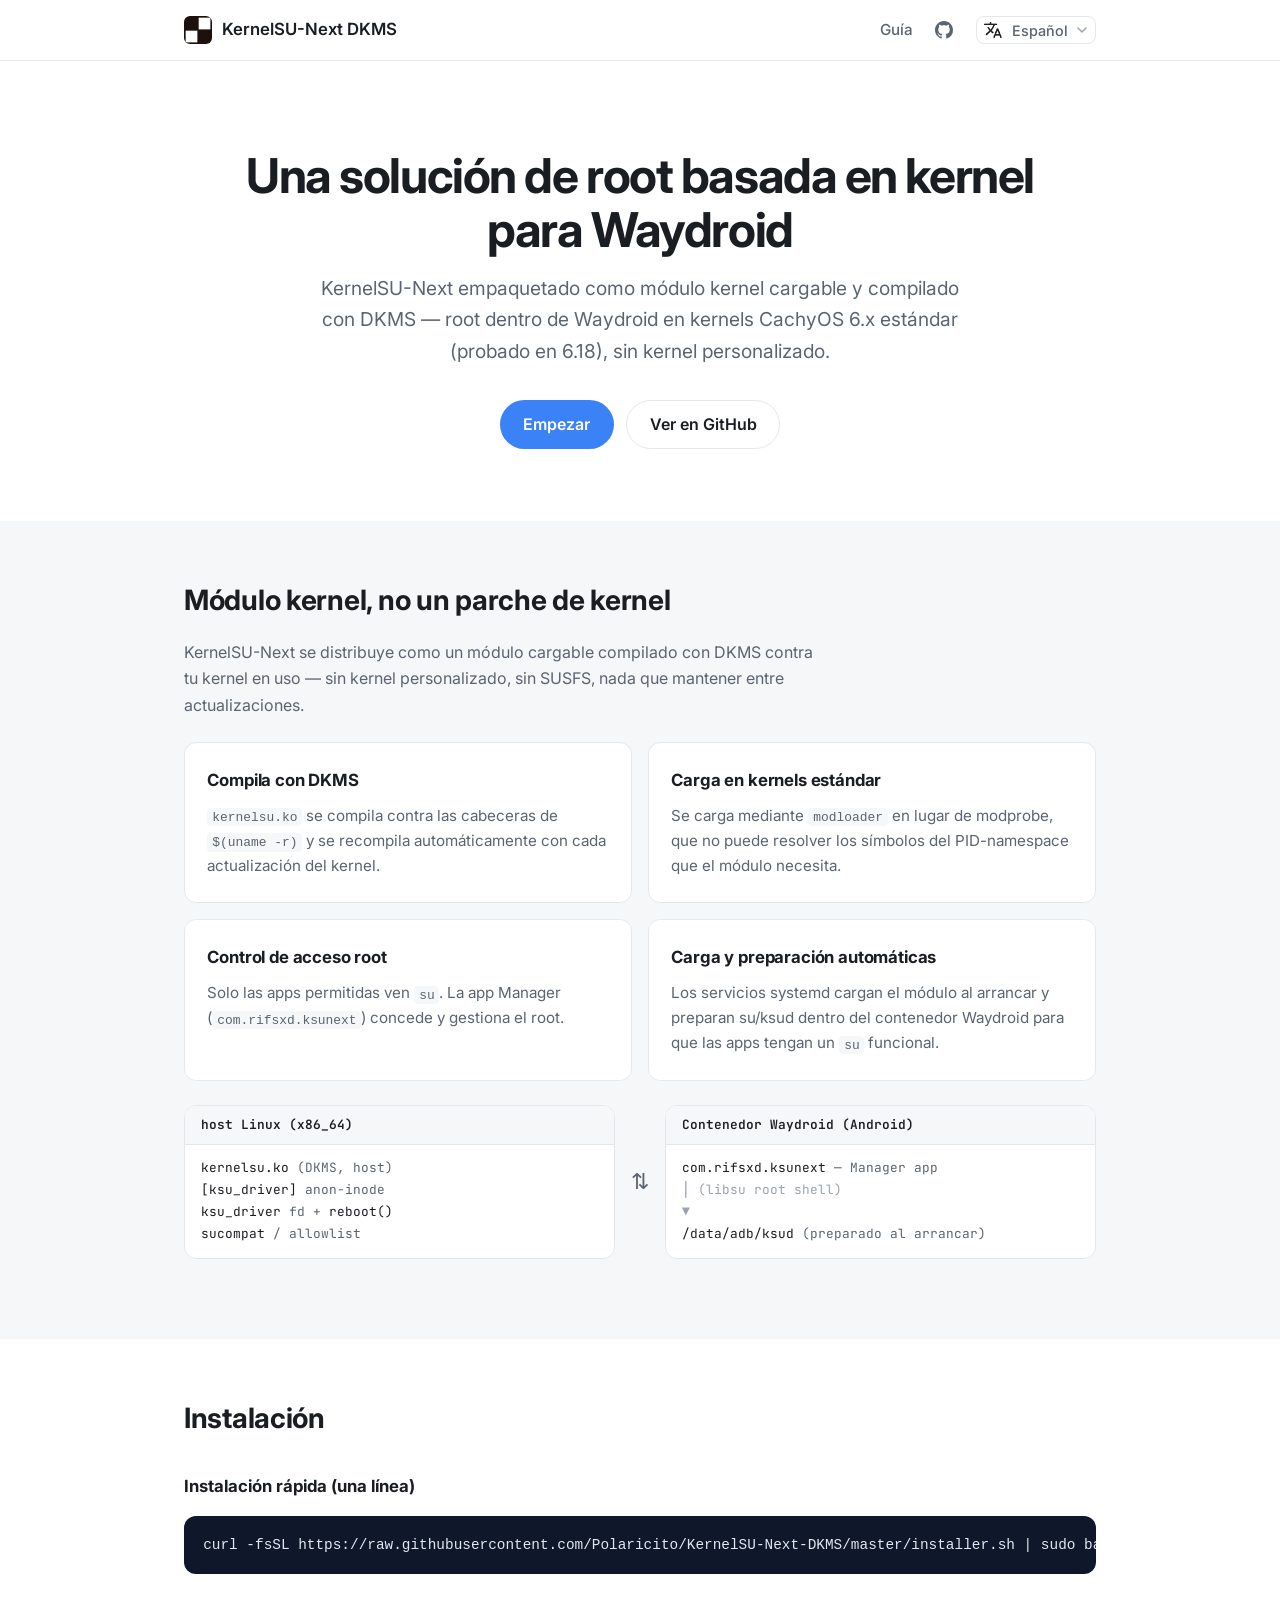
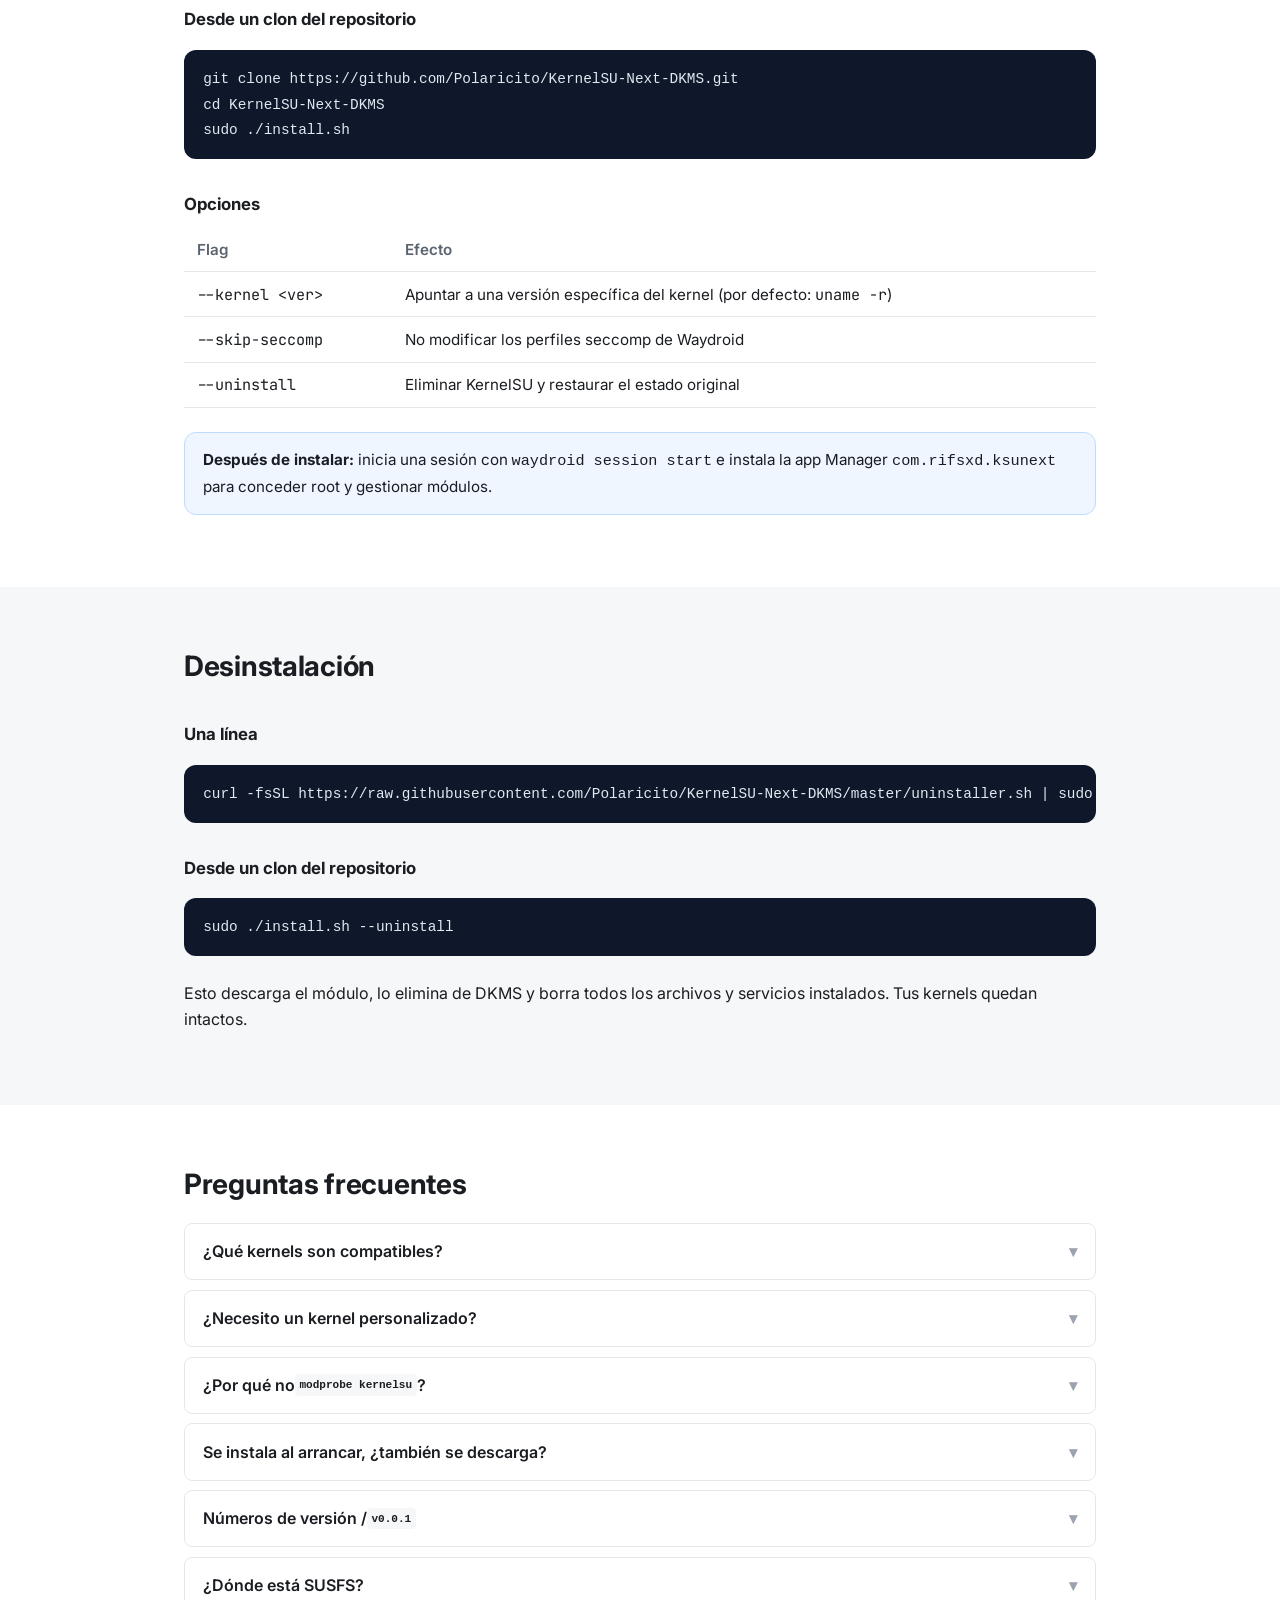
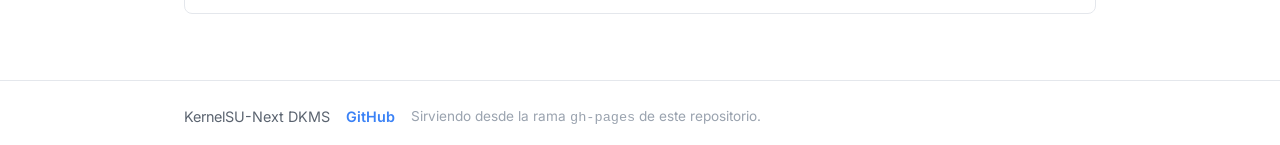
==== commit 1f823a9a: "site: smooth faq toggling and fix summary spacing" ====
--- a/index.es.html
+++ b/index.es.html
@@ -7,7 +7,7 @@
 <meta name="description" content="KernelSU-Next como módulo kernel cargable (DKMS) para ejecutar root dentro de Waydroid en CachyOS y otros hosts Linux x86_64.">
 <link rel="icon" type="image/png" href="logo.png">
 <link rel="apple-touch-icon" href="logo.png">
-<link rel="stylesheet" href="style.css?v=6">
+<link rel="stylesheet" href="style.css?v=7">
 <link rel="preconnect" href="https://fonts.googleapis.com">
 <link rel="preconnect" href="https://fonts.gstatic.com" crossorigin>
 <link href="https://fonts.googleapis.com/css2?family=Inter:wght@400;500;600;700&family=JetBrains+Mono:wght@400;600&display=swap" rel="stylesheet">
--- a/style.css
+++ b/style.css
@@ -302,34 +302,35 @@
   padding: 0.9rem 1.1rem;
   margin: 0.6rem 0;
   background: var(--bg);
-  transition: border-color 0.25s ease, box-shadow 0.25s ease, opacity 0.5s ease, transform 0.5s ease;
+  display: grid;
+  grid-template-rows: auto 0fr;
+  transition: border-color 0.25s ease, box-shadow 0.25s ease, opacity 0.5s ease, transform 0.5s ease, grid-template-rows 0.3s ease;
 }
 details:hover { border-color: var(--accent); box-shadow: 0 4px 16px rgba(0, 0, 0, 0.08); }
-details[open] { border-color: var(--accent-border); }
+details[open] {
+  border-color: var(--accent-border);
+  grid-template-rows: auto 1fr;
+}
+details > p { overflow: hidden; }
 summary {
   cursor: pointer;
   font-weight: 600;
   color: var(--text);
   display: flex;
-  justify-content: space-between;
-  align-items: center;
-  gap: 1rem;
+  align-items: center;
 }
 summary::-webkit-details-marker { display: none; }
 summary::after {
   content: "\25BE";
   flex: 0 0 auto;
+  margin-left: auto;
+  padding-left: 1rem;
   color: var(--dim);
   transition: transform 0.25s ease;
 }
 details[open] summary::after { transform: rotate(180deg); }
-details[open] p { animation: fadeUp 0.35s ease; }
 details p { margin: 0.75rem 0 0; color: var(--muted); }
 details code { background: var(--bg-alt); padding: 0.1rem 0.3rem; border-radius: 4px; font-size: 0.85em; }
-@keyframes fadeUp {
-  from { opacity: 0; transform: translateY(6px); }
-  to { opacity: 1; transform: none; }
-}
 
 /* Footer */
 footer {
@@ -346,7 +347,7 @@
 .js .reveal {
   opacity: 0;
   transform: translateY(18px);
-  transition: opacity 0.5s ease, transform 0.5s ease, border-color 0.25s ease, box-shadow 0.25s ease;
+  transition: opacity 0.5s ease, transform 0.5s ease, border-color 0.25s ease, box-shadow 0.25s ease, grid-template-rows 0.3s ease;
 }
 .js .dbox-list li {
   opacity: 0;
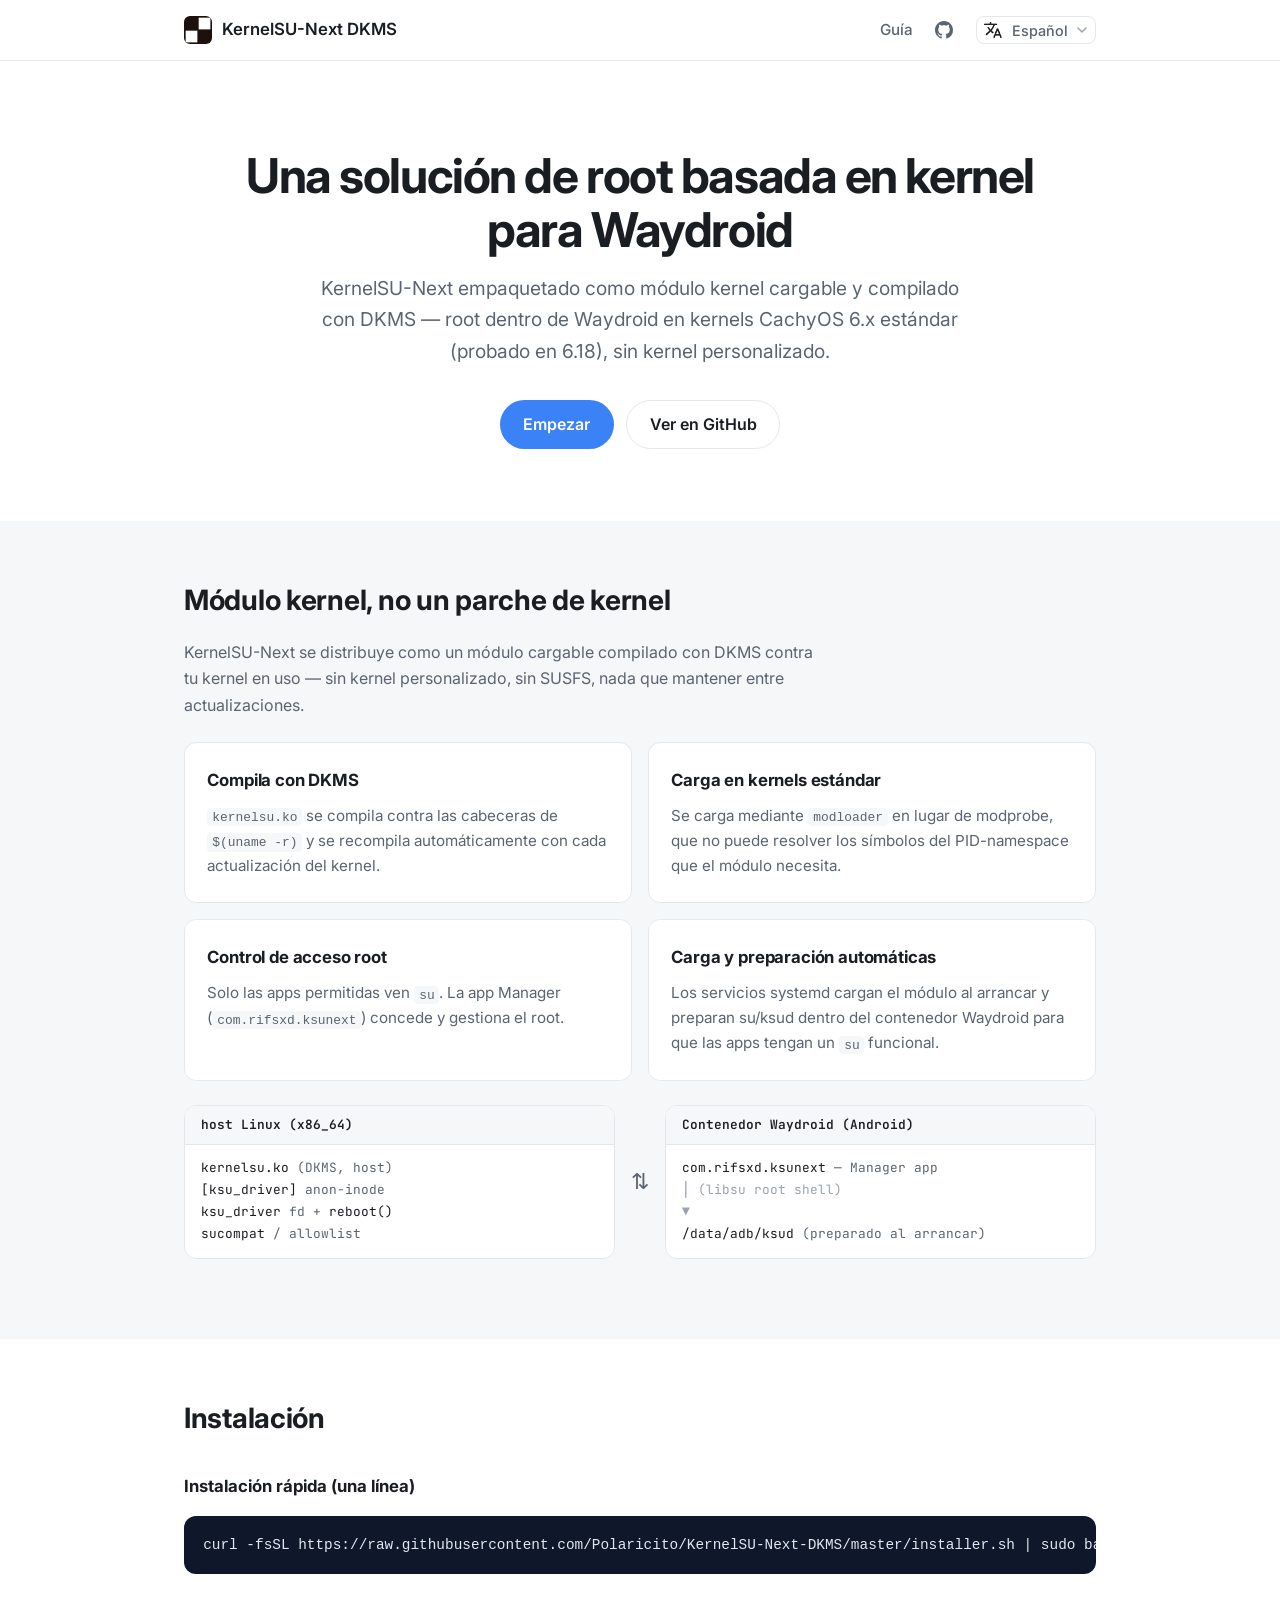
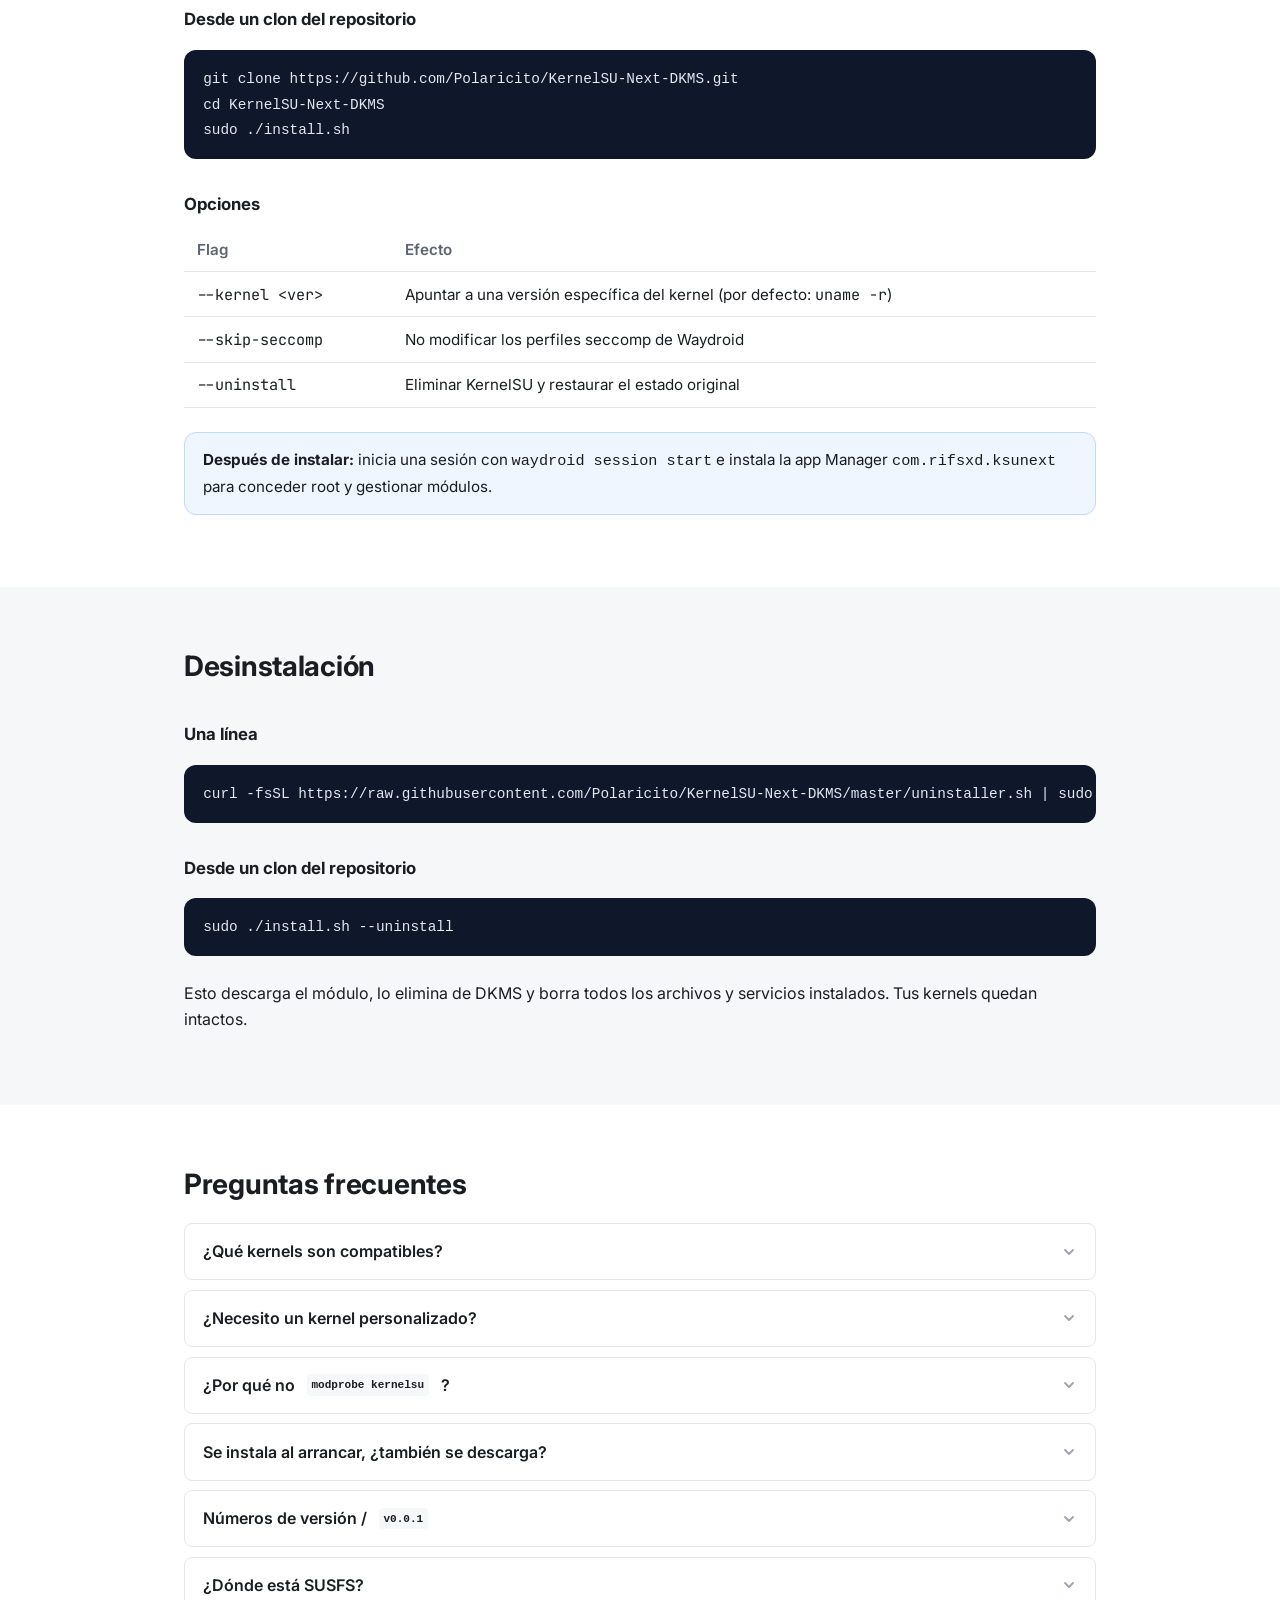
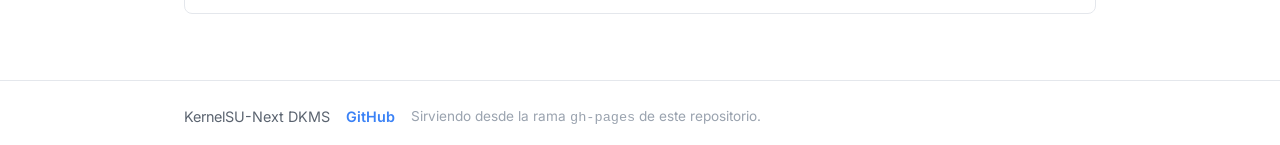
==== commit 1fccdfa9: "site: animate faq open/close and center chevron rotation" ====
--- a/index.es.html
+++ b/index.es.html
@@ -7,7 +7,7 @@
 <meta name="description" content="KernelSU-Next como módulo kernel cargable (DKMS) para ejecutar root dentro de Waydroid en CachyOS y otros hosts Linux x86_64.">
 <link rel="icon" type="image/png" href="logo.png">
 <link rel="apple-touch-icon" href="logo.png">
-<link rel="stylesheet" href="style.css?v=7">
+<link rel="stylesheet" href="style.css?v=8">
 <link rel="preconnect" href="https://fonts.googleapis.com">
 <link rel="preconnect" href="https://fonts.gstatic.com" crossorigin>
 <link href="https://fonts.googleapis.com/css2?family=Inter:wght@400;500;600;700&family=JetBrains+Mono:wght@400;600&display=swap" rel="stylesheet">
@@ -193,17 +193,36 @@
   var els = document.querySelectorAll('.reveal, .dbox-list li');
   if (!('IntersectionObserver' in window)) {
     Array.prototype.forEach.call(els, function (el) { el.classList.add('show'); });
-    return;
+  } else {
+    var io = new IntersectionObserver(function (entries) {
+      entries.forEach(function (entry) {
+        if (entry.isIntersecting) {
+          entry.target.classList.add('show');
+          io.unobserve(entry.target);
+        }
+      });
+    }, { threshold: 0.15 });
+    Array.prototype.forEach.call(els, function (el) { io.observe(el); });
   }
-  var io = new IntersectionObserver(function (entries) {
-    entries.forEach(function (entry) {
-      if (entry.isIntersecting) {
-        entry.target.classList.add('show');
-        io.unobserve(entry.target);
+
+  var details = document.querySelectorAll('details');
+  Array.prototype.forEach.call(details, function (d) {
+    d.addEventListener('toggle', function () {
+      var p = d.querySelector(':scope > p');
+      if (!p) return;
+      if (d.open) {
+        p.style.maxHeight = '0px';
+        void p.offsetHeight;
+        p.style.maxHeight = p.scrollHeight + 'px';
+        var onEnd = function () { p.style.maxHeight = ''; p.removeEventListener('transitionend', onEnd); };
+        p.addEventListener('transitionend', onEnd);
+      } else {
+        p.style.maxHeight = p.scrollHeight + 'px';
+        void p.offsetHeight;
+        p.style.maxHeight = '0px';
       }
     });
-  }, { threshold: 0.15 });
-  Array.prototype.forEach.call(els, function (el) { io.observe(el); });
+  });
 })();
 </script>
 
--- a/style.css
+++ b/style.css
@@ -302,30 +302,27 @@
   padding: 0.9rem 1.1rem;
   margin: 0.6rem 0;
   background: var(--bg);
-  display: grid;
-  grid-template-rows: auto 0fr;
-  transition: border-color 0.25s ease, box-shadow 0.25s ease, opacity 0.5s ease, transform 0.5s ease, grid-template-rows 0.3s ease;
+  transition: border-color 0.25s ease, box-shadow 0.25s ease, opacity 0.5s ease, transform 0.5s ease;
 }
 details:hover { border-color: var(--accent); box-shadow: 0 4px 16px rgba(0, 0, 0, 0.08); }
-details[open] {
-  border-color: var(--accent-border);
-  grid-template-rows: auto 1fr;
-}
-details > p { overflow: hidden; }
+details[open] { border-color: var(--accent-border); }
+details > p { overflow: hidden; transition: max-height 0.3s ease; }
 summary {
   cursor: pointer;
   font-weight: 600;
   color: var(--text);
   display: flex;
   align-items: center;
+  gap: 0.75rem;
 }
 summary::-webkit-details-marker { display: none; }
 summary::after {
-  content: "\25BE";
+  content: "";
   flex: 0 0 auto;
   margin-left: auto;
-  padding-left: 1rem;
-  color: var(--dim);
+  width: 16px;
+  height: 16px;
+  background: no-repeat center / 16px 16px url("data:image/svg+xml,%3Csvg xmlns='http://www.w3.org/2000/svg' viewBox='0 0 16 16'%3E%3Cpath d='M4 6l4 4 4-4' stroke='%239aa3af' stroke-width='1.8' fill='none' stroke-linecap='round' stroke-linejoin='round'/%3E%3C/svg%3E");
   transition: transform 0.25s ease;
 }
 details[open] summary::after { transform: rotate(180deg); }
@@ -347,7 +344,7 @@
 .js .reveal {
   opacity: 0;
   transform: translateY(18px);
-  transition: opacity 0.5s ease, transform 0.5s ease, border-color 0.25s ease, box-shadow 0.25s ease, grid-template-rows 0.3s ease;
+  transition: opacity 0.5s ease, transform 0.5s ease, border-color 0.25s ease, box-shadow 0.25s ease;
 }
 .js .dbox-list li {
   opacity: 0;
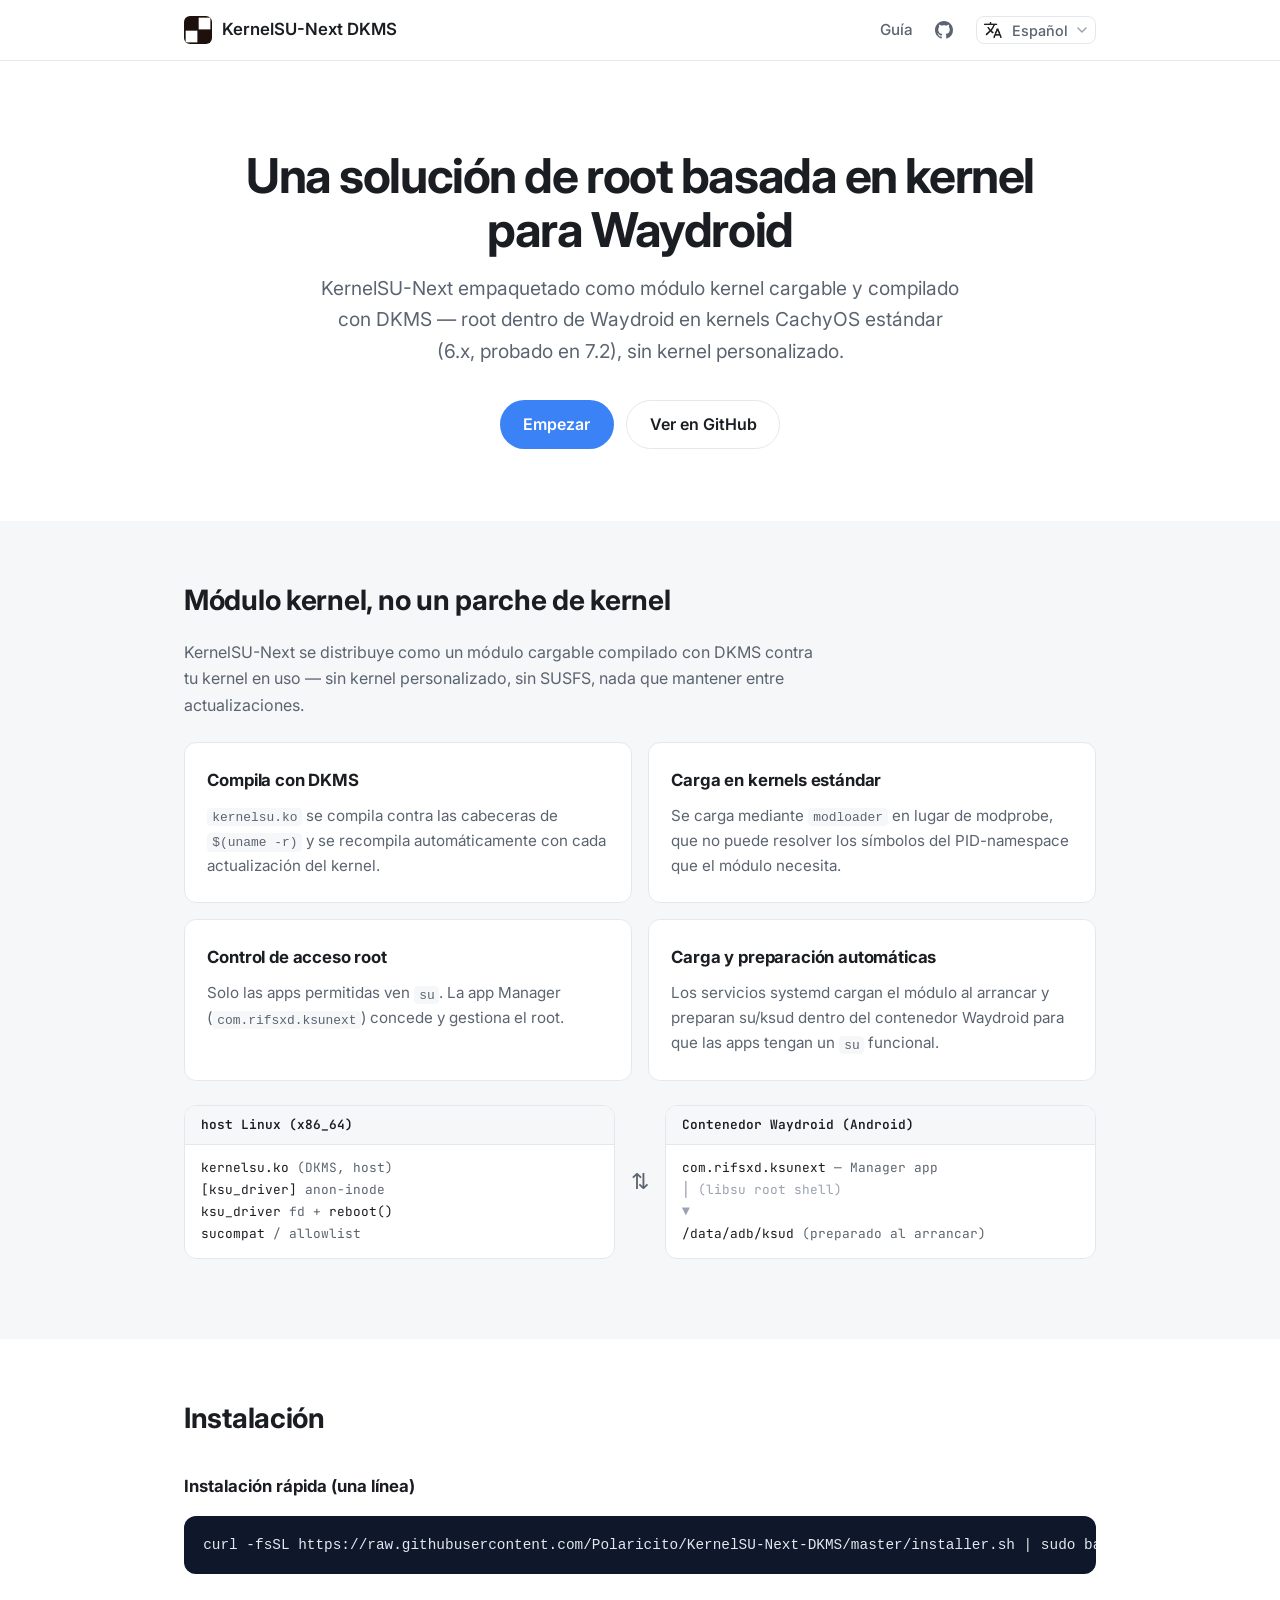
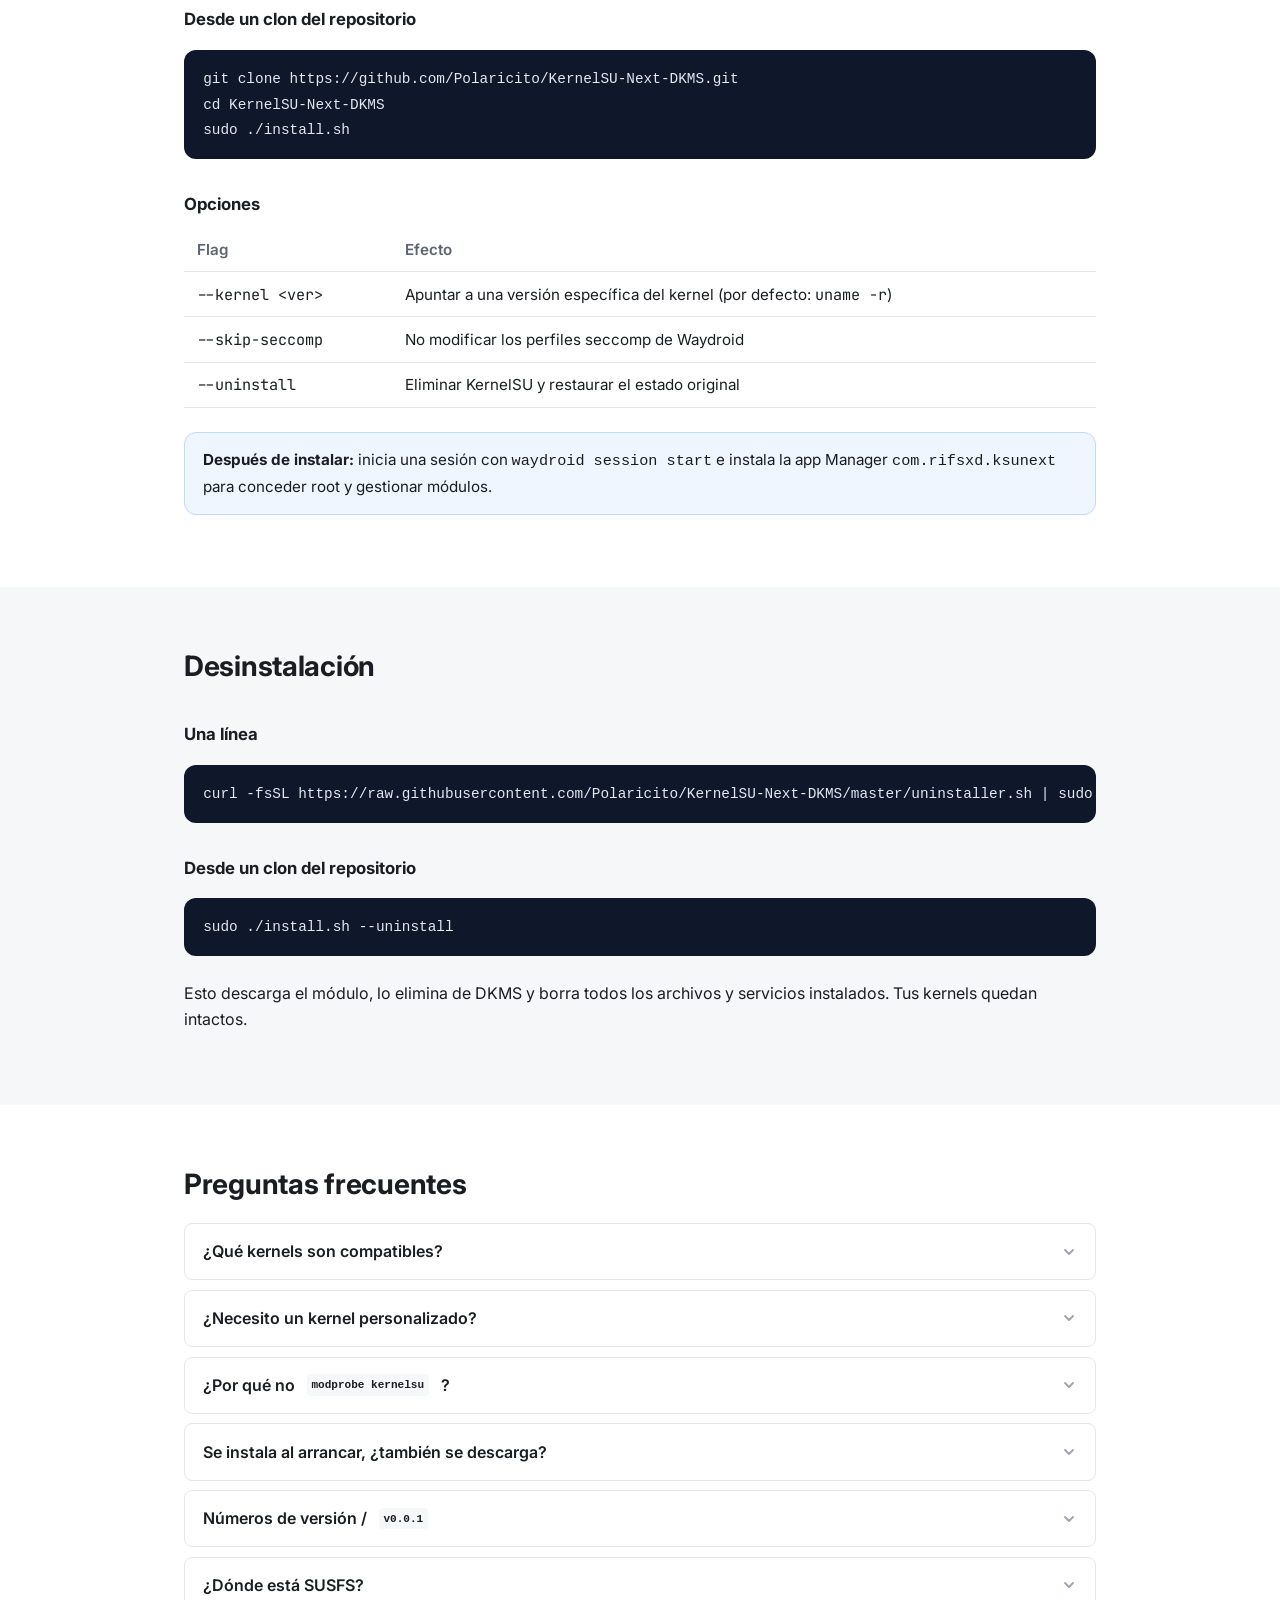
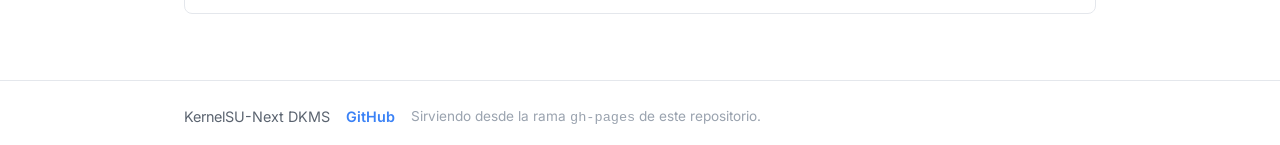
==== commit 39fa9514: "site: document 7.x kernel support, tested on 7.2" ====
--- a/index.es.html
+++ b/index.es.html
@@ -7,7 +7,7 @@
 <meta name="description" content="KernelSU-Next como módulo kernel cargable (DKMS) para ejecutar root dentro de Waydroid en CachyOS y otros hosts Linux x86_64.">
 <link rel="icon" type="image/png" href="logo.png">
 <link rel="apple-touch-icon" href="logo.png">
-<link rel="stylesheet" href="style.css?v=8">
+<link rel="stylesheet" href="style.css?v=11">
 <link rel="preconnect" href="https://fonts.googleapis.com">
 <link rel="preconnect" href="https://fonts.gstatic.com" crossorigin>
 <link href="https://fonts.googleapis.com/css2?family=Inter:wght@400;500;600;700&family=JetBrains+Mono:wght@400;600&display=swap" rel="stylesheet">
@@ -43,7 +43,7 @@
     <h1>Una solución de root basada en kernel para Waydroid</h1>
     <p class="lead">
       KernelSU-Next empaquetado como módulo kernel cargable y compilado con DKMS —
-      root dentro de Waydroid en kernels CachyOS 6.x estándar (probado en 6.18), sin kernel personalizado.
+      root dentro de Waydroid en kernels CachyOS estándar (6.x, probado en 7.2), sin kernel personalizado.
     </p>
     <div class="cta">
       <a class="btn btn-primary" href="#install">Empezar</a>
@@ -149,7 +149,7 @@
 
     <details class="reveal">
       <summary>¿Qué kernels son compatibles?</summary>
-      <p>Solo 6.x. KernelSU-Next upstream lista 6.6 como el kernel máximo soportado oficialmente, pero esta compilación DKMS está probada en versiones 6.x más nuevas (6.18), así que el límite no se aplica aquí.</p>
+      <p>6.x y 7.x. KernelSU-Next upstream lista 6.6 como el kernel máximo soportado oficialmente, pero esta compilación DKMS está probada en versiones 6.x y 7.x más nuevas (actualmente funcionando en 7.2), así que el límite no se aplica aquí.</p>
     </details>
 
     <details class="reveal">
@@ -205,21 +205,48 @@
     Array.prototype.forEach.call(els, function (el) { io.observe(el); });
   }
 
-  var details = document.querySelectorAll('details');
-  Array.prototype.forEach.call(details, function (d) {
-    d.addEventListener('toggle', function () {
-      var p = d.querySelector(':scope > p');
-      if (!p) return;
+  var all = Array.prototype.slice.call(document.querySelectorAll('details'));
+
+  function animOpen(d) {
+    var p = d.querySelector(':scope > p');
+    if (!p) return;
+    p.style.maxHeight = '0px';
+    void p.offsetHeight;
+    p.style.maxHeight = p.scrollHeight + 'px';
+    p.addEventListener('transitionend', function onEnd() {
+      p.style.maxHeight = '';
+      p.removeEventListener('transitionend', onEnd);
+    });
+  }
+
+  function animClose(d, done) {
+    var p = d.querySelector(':scope > p');
+    p.style.maxHeight = p.scrollHeight + 'px';
+    void p.offsetHeight;
+    p.style.maxHeight = '0px';
+    p.addEventListener('transitionend', function onEnd() {
+      p.style.maxHeight = '';
+      if (done) done();
+      p.removeEventListener('transitionend', onEnd);
+    });
+  }
+
+  all.forEach(function (d) {
+    d.querySelector('summary').addEventListener('click', function (e) {
+      e.preventDefault();
       if (d.open) {
-        p.style.maxHeight = '0px';
-        void p.offsetHeight;
-        p.style.maxHeight = p.scrollHeight + 'px';
-        var onEnd = function () { p.style.maxHeight = ''; p.removeEventListener('transitionend', onEnd); };
-        p.addEventListener('transitionend', onEnd);
+        d.classList.remove('js-open');
+        animClose(d, function () { d.removeAttribute('open'); });
       } else {
-        p.style.maxHeight = p.scrollHeight + 'px';
-        void p.offsetHeight;
-        p.style.maxHeight = '0px';
+        all.forEach(function (o) {
+          if (o !== d && o.open) {
+            o.classList.remove('js-open');
+            animClose(o, function () { o.removeAttribute('open'); });
+          }
+        });
+        d.setAttribute('open', '');
+        d.classList.add('js-open');
+        animOpen(d);
       }
     });
   });
